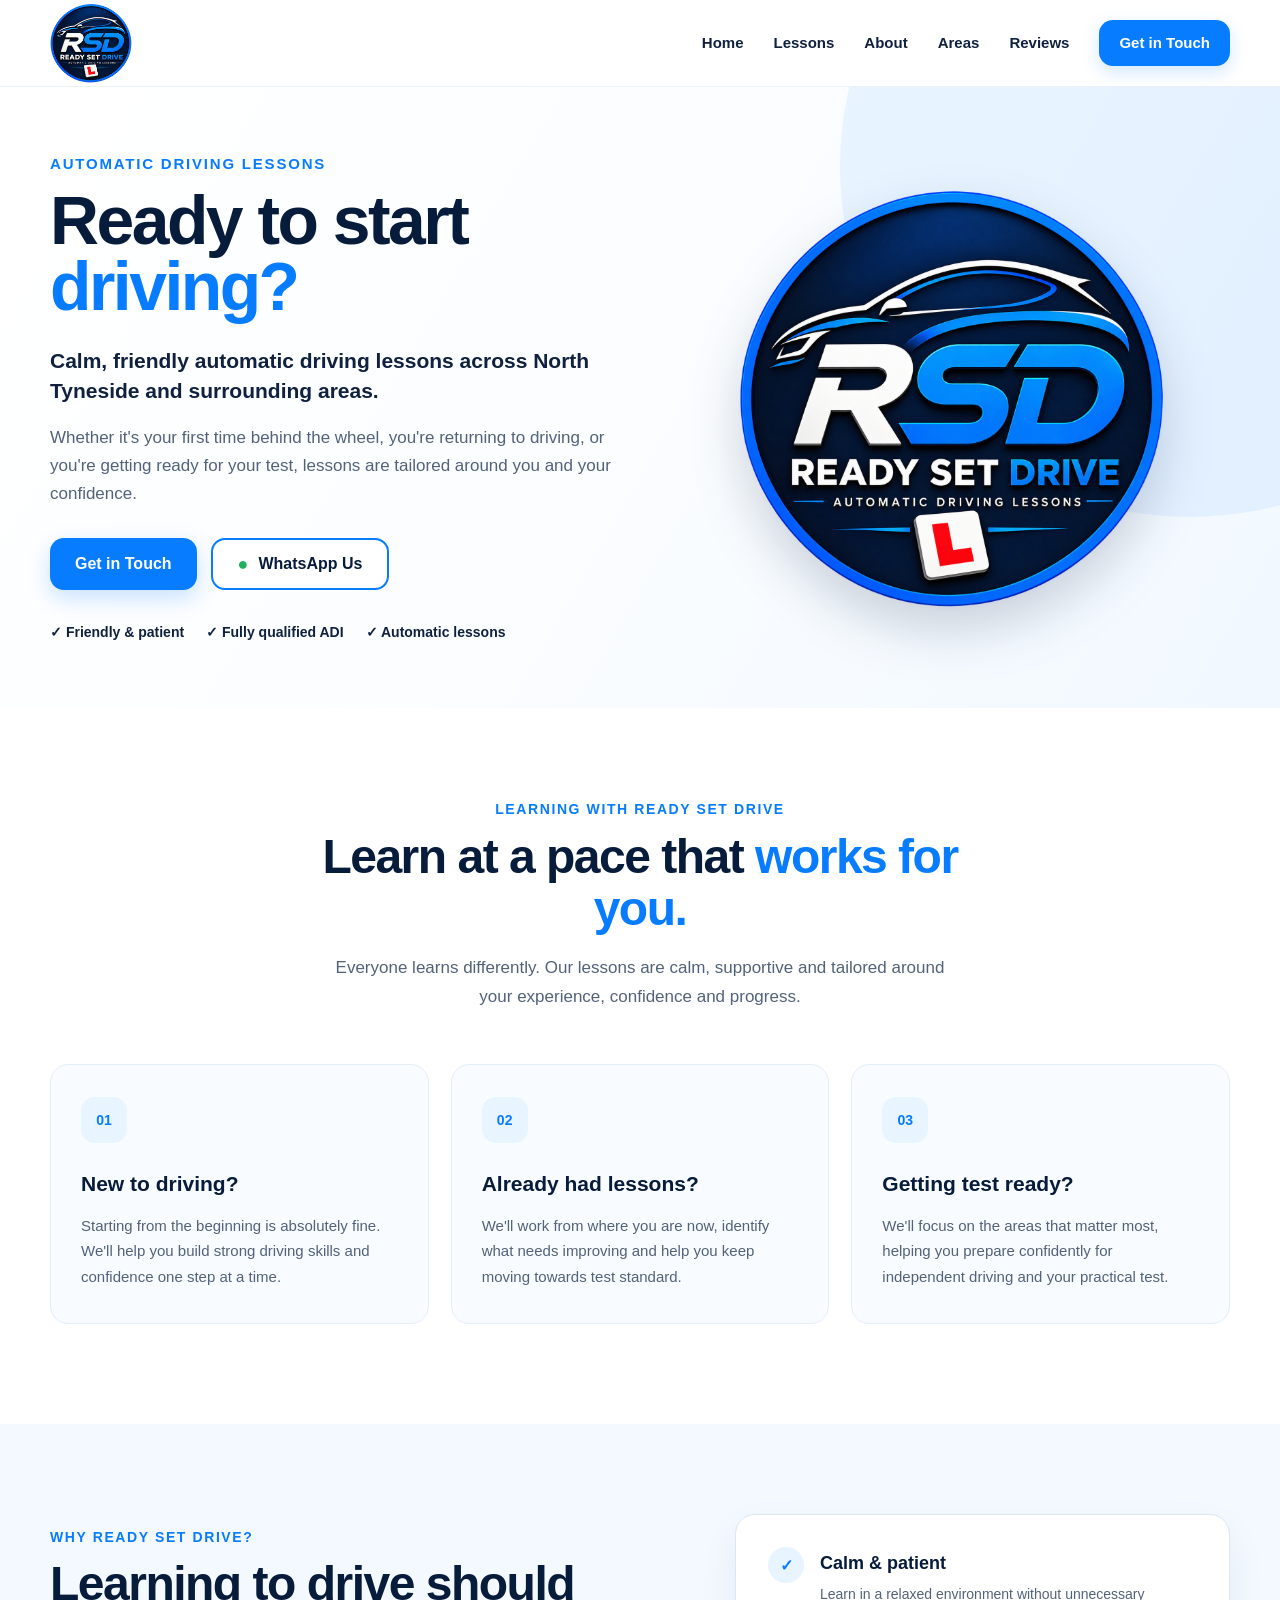
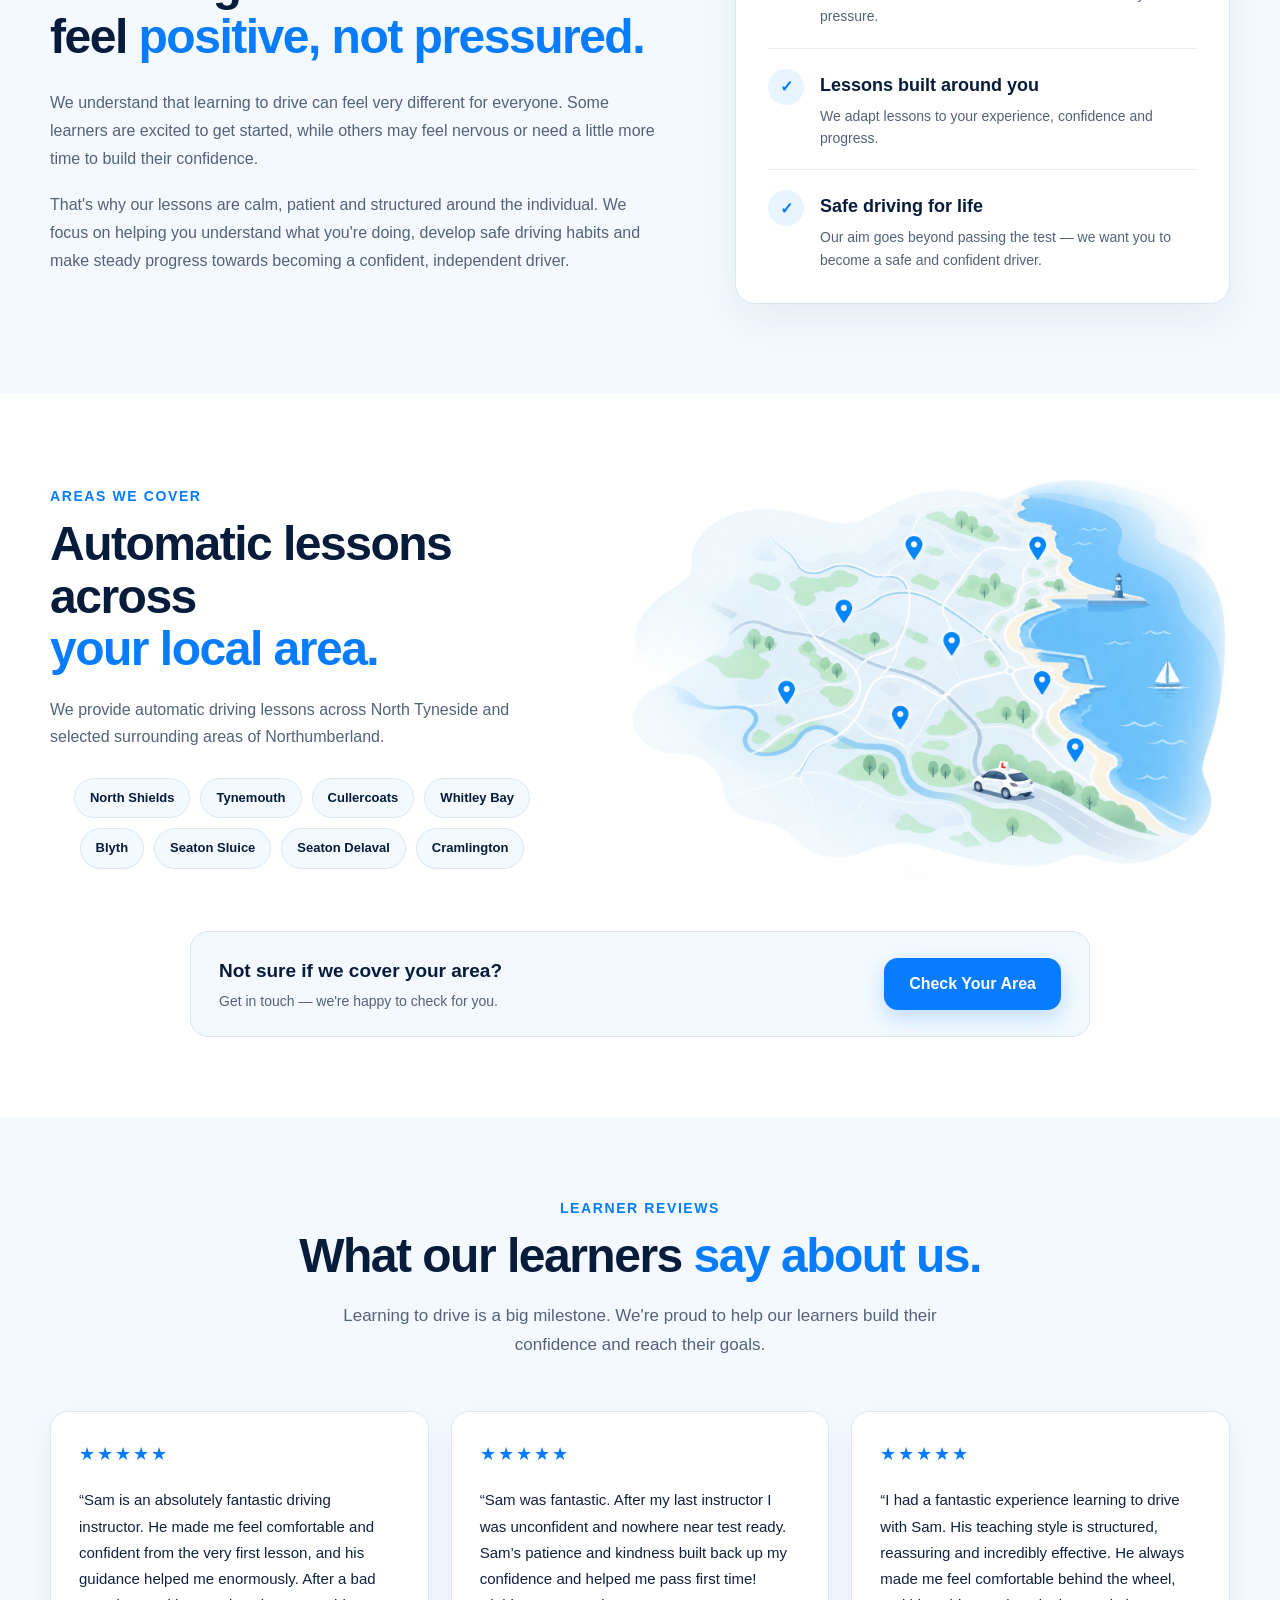
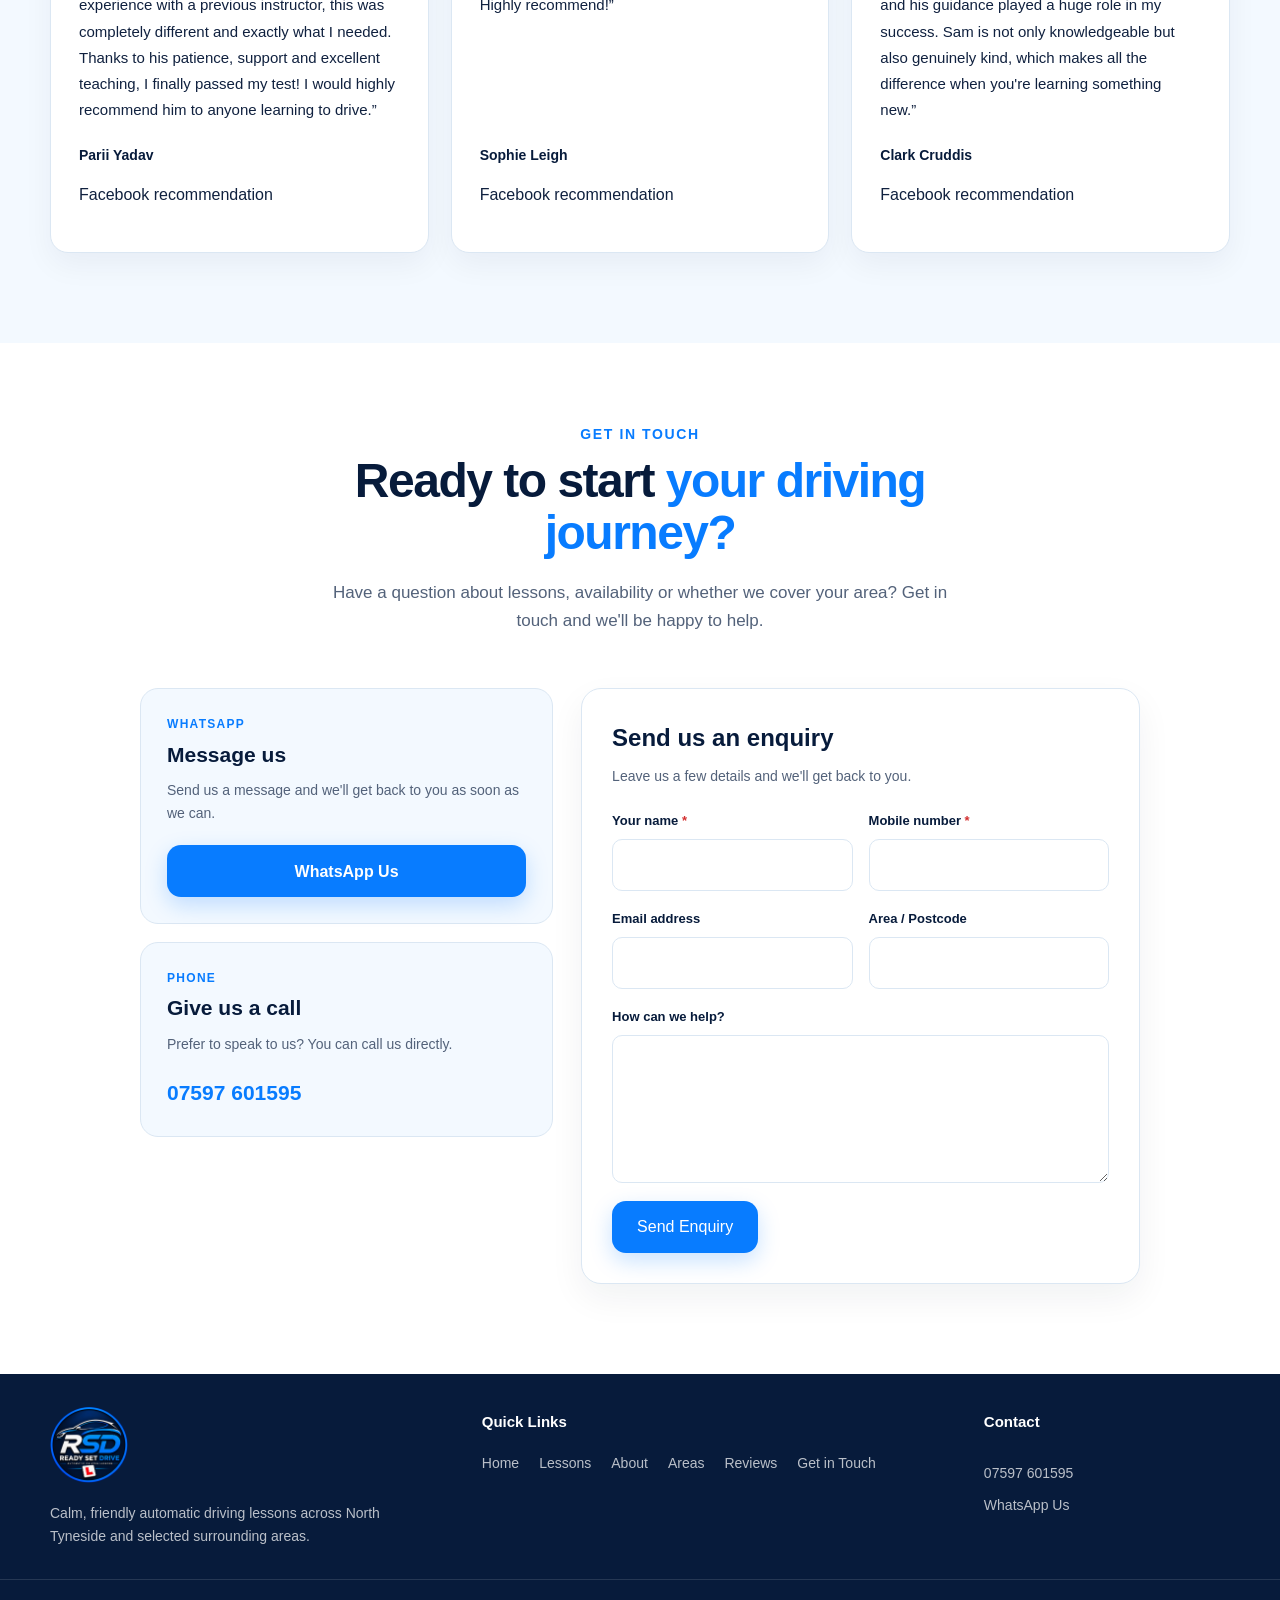
==== index.html @ f58676e4 "feat: improve contact enquiry form" ====
<!DOCTYPE html>
<html lang="en">
<head>
  <meta charset="UTF-8">
  <meta name="viewport" content="width=device-width, initial-scale=1.0">

  <title>Ready Set Drive | Automatic Driving Lessons</title>

  <meta
    name="description"
    content="Calm, friendly and professional automatic driving lessons across North Tyneside and Newcastle."
  >

  <link rel="stylesheet" href="css/style.css">
</head>

<body>

  <!-- ========================================
       HEADER
  ========================================= -->
  <header class="site-header">
    <div class="container header-inner">

      <a href="#home" class="logo-link" aria-label="Ready Set Drive home">
        <img
          src="images/ReadySetDriveWebLogo.png"
          alt="Ready Set Drive"
          class="site-logo"
        >
      </a>

      <button
        class="mobile-menu-toggle"
        type="button"
        aria-label="Open navigation menu"
        aria-expanded="false"
        >
        <span></span>
        <span></span>
        <span></span>
      </button>

      <nav class="main-nav" aria-label="Main navigation">
        <a href="#home">Home</a>
        <a href="#lessons">Lessons</a>
        <a href="#about">About</a>
        <a href="#areas">Areas</a>
        <a href="#reviews">Reviews</a>
        <a href="#contact" class="nav-contact">Get in Touch</a>
      </nav>

    </div>
  </header>


  <!-- ========================================
       HERO
  ========================================= -->
  <main>

    <section id="home" class="hero">

      <div class="container hero-inner">

        <div class="hero-content">

            <p class="hero-eyebrow">
                Automatic Driving Lessons
            </p>

            <h1>
                Ready to start
                <span>driving?</span>
            </h1>

            <p class="hero-intro">
                Calm, friendly automatic driving lessons across
                North Tyneside and surrounding areas.
            </p>

            <p class="hero-description">
                Whether it's your first time behind the wheel, you're returning
                to driving, or you're getting ready for your test, lessons are
                tailored around you and your confidence.
            </p>

            <div class="hero-actions">

                <a href="#contact" class="btn btn-primary">
                Get in Touch
                </a>

                <a href="#contact" class="btn btn-whatsapp">
                <span class="whatsapp-icon">●</span>
                WhatsApp Us
                </a>

            </div>

            <div class="hero-features">
                <span>✓ Friendly &amp; patient</span>
                <span>✓ Fully qualified ADI</span>
                <span>✓ Automatic lessons</span>
            </div>

        </div>


        <div class="hero-visual" aria-hidden="true">

            <div class="logo-glow"></div>

            <!--
            <div class="road-swoosh road-swoosh-one"></div>
            <div class="road-swoosh road-swoosh-two"></div>
            -->

            <div class="hero-brand">
                <img
                src="images/ReadySetDriveWebLogo.png"
                alt=""
                >
            </div>

        </div>

      </div>

    </section>

    <!-- ========================================
            LEARNING WITH READY SET DRIVE
        ========================================= -->

        <section id="lessons" class="learning-section">

        <div class="container">

            <div class="section-heading">
            <p class="section-eyebrow">Learning with Ready Set Drive</p>

            <h2>
                Learn at a pace that
                <span>works for you.</span>
            </h2>

            <p>
                Everyone learns differently. Our lessons are calm, supportive
                and tailored around your experience, confidence and progress.
            </p>
            </div>


            <div class="learning-grid">

            <article class="learning-card">
                <div class="learning-icon">01</div>

                <h3>New to driving?</h3>

                <p>
                Starting from the beginning is absolutely fine. We'll help
                you build strong driving skills and confidence one step at
                a time.
                </p>
            </article>


            <article class="learning-card">
                <div class="learning-icon">02</div>

                <h3>Already had lessons?</h3>

                <p>
                We'll work from where you are now, identify what needs
                improving and help you keep moving towards test standard.
                </p>
            </article>


            <article class="learning-card">
                <div class="learning-icon">03</div>

                <h3>Getting test ready?</h3>

                <p>
                We'll focus on the areas that matter most, helping you
                prepare confidently for independent driving and your
                practical test.
                </p>
            </article>

            </div>

        </div>

    </section>

    <!-- ========================================
            ABOUT READY SET DRIVE
        ========================================= -->

        <section id="about" class="about-section">

        <div class="container about-inner">

            <div class="about-content">

            <p class="section-eyebrow">
                Why Ready Set Drive?
            </p>

            <h2>
                Learning to drive should feel
                <span>positive, not pressured.</span>
            </h2>

            <p>
                We understand that learning to drive can feel very different
                for everyone. Some learners are excited to get started, while
                others may feel nervous or need a little more time to build
                their confidence.
            </p>

            <p>
                That's why our lessons are calm, patient and structured around
                the individual. We focus on helping you understand what you're
                doing, develop safe driving habits and make steady progress
                towards becoming a confident, independent driver.
            </p>

            </div>


            <div class="about-highlights">

            <div class="about-highlight">
                <span class="highlight-mark">✓</span>

                <div>
                <h3>Calm &amp; patient</h3>
                <p>
                    Learn in a relaxed environment without unnecessary pressure.
                </p>
                </div>
            </div>


            <div class="about-highlight">
                <span class="highlight-mark">✓</span>

                <div>
                <h3>Lessons built around you</h3>
                <p>
                    We adapt lessons to your experience, confidence and progress.
                </p>
                </div>
            </div>


            <div class="about-highlight">
                <span class="highlight-mark">✓</span>

                <div>
                <h3>Safe driving for life</h3>
                <p>
                    Our aim goes beyond passing the test — we want you to become
                    a safe and confident driver.
                </p>
                </div>
            </div>

            </div>

        </div>

    </section>

    <!-- ========================================
            AREAS WE COVER
        ========================================= -->

        <section id="areas" class="areas-section">

        <div class="container">

            <div class="areas-main">

            <div class="areas-content">

                <p class="section-eyebrow">
                Areas We Cover
                </p>

                <h2>
                Automatic lessons across
                <span>your local area.</span>
                </h2>

                <p class="areas-intro">
                We provide automatic driving lessons across North Tyneside
                and selected surrounding areas of Northumberland.
                </p>

                <div class="areas-list" aria-label="Areas covered">
                <span>North Shields</span>
                <span>Tynemouth</span>
                <span>Cullercoats</span>
                <span>Whitley Bay</span>
                <span>Blyth</span>
                <span>Seaton Sluice</span>
                <span>Seaton Delaval</span>
                <span>Cramlington</span>
                </div>

            </div>


            <div class="areas-visual">
                <img
                src="images/AreasMap.png"
                alt="Illustration showing the local areas covered by Ready Set Drive"
                >
            </div>

            </div>


            <div class="areas-check">

            <div class="areas-check-text">
                <h3>Not sure if we cover your area?</h3>

                <p>
                Get in touch — we're happy to check for you.
                </p>
            </div>

            <a href="#contact" class="btn btn-primary">
                Check Your Area
            </a>

            </div>

        </div>

    </section>

    <!-- ========================================
            REVIEWS
        ========================================= -->

        <section id="reviews" class="reviews-section">

        <div class="container">

            <div class="section-heading">

            <p class="section-eyebrow">
                Learner Reviews
            </p>

            <h2>
                What our learners
                <span>say about us.</span>
            </h2>

            <p>
                Learning to drive is a big milestone. We're proud to help
                our learners build their confidence and reach their goals.
            </p>

            </div>


            <div class="reviews-grid">

                <article class="review-card">
                    <div class="review-stars" aria-label="5 out of 5 stars">★★★★★</div>

                    <p class="review-text">
                    “Sam is an absolutely fantastic driving instructor. He made me feel
                    comfortable and confident from the very first lesson, and his guidance
                    helped me enormously. After a bad experience with a previous instructor,
                    this was completely different and exactly what I needed. Thanks to his
                    patience, support and excellent teaching, I finally passed my test!
                    I would highly recommend him to anyone learning to drive.”
                    </p>

                    <p class="review-name">Parii Yadav</p>
                    <p class="review-source">Facebook recommendation</p>
                </article>

                <article class="review-card">
                    <div class="review-stars" aria-label="5 out of 5 stars">★★★★★</div>

                    <p class="review-text">
                    “Sam was fantastic. After my last instructor I was unconfident and
                    nowhere near test ready. Sam’s patience and kindness built back up my
                    confidence and helped me pass first time! Highly recommend!”
                    </p>

                    <p class="review-name">Sophie Leigh</p>
                    <p class="review-source">Facebook recommendation</p>
                </article>

                <article class="review-card">
                    <div class="review-stars" aria-label="5 out of 5 stars">★★★★★</div>

                    <p class="review-text">
                    “I had a fantastic experience learning to drive with Sam. His teaching
                    style is structured, reassuring and incredibly effective. He always made
                    me feel comfortable behind the wheel, and his guidance played a huge role
                    in my success. Sam is not only knowledgeable but also genuinely kind,
                    which makes all the difference when you're learning something new.”
                    </p>

                    <p class="review-name">Clark Cruddis</p>
                    <p class="review-source">Facebook recommendation</p>
                </article>

            </div>

    </section>

    <!-- ========================================
            CONTACT
        ========================================= -->

    <section id="contact" class="contact-section">
        <div class="container">

            <div class="section-heading">
            <p class="section-eyebrow">Get in Touch</p>

            <h2>
                Ready to start
                <span>your driving journey?</span>
            </h2>

            <p>
                Have a question about lessons, availability or whether we cover
                your area? Get in touch and we'll be happy to help.
            </p>
            </div>

            <div class="contact-grid">

            <!-- Contact options -->
            <div class="contact-options">

                <div class="contact-card contact-whatsapp">
                <div>
                    <p class="contact-label">WhatsApp</p>
                    <h3>Message us</h3>
                    <p>
                    Send us a message and we'll get back to you as soon as we can.
                    </p>
                </div>

                <a
                    href="https://wa.me/447597601595?text=Hi%2C%20I%27m%20interested%20in%20automatic%20driving%20lessons%20with%20Ready%20Set%20Drive.%20Could%20you%20please%20let%20me%20know%20about%20availability%3F"
                    class="btn btn-primary"
                    target="_blank"
                    rel="noopener"
                >
                    WhatsApp Us
                </a>
                </div>

                <div class="contact-card">
                <div>
                    <p class="contact-label">Phone</p>
                    <h3>Give us a call</h3>
                    <p>
                    Prefer to speak to us? You can call us directly.
                    </p>
                </div>

                <a href="tel:+447597601595" class="contact-phone">
                    07597 601595
                </a>
                </div>

            </div>

            <!-- Enquiry form -->
            <div class="contact-form-wrap">

                <h3>Send us an enquiry</h3>

                <p class="contact-form-intro">
                Leave us a few details and we'll get back to you.
                </p>

                <form class="contact-form">

                <div class="form-row">

                    <div class="form-field">
                    <label for="contact-name">
                        Your name <span class="required">*</span>
                    </label>
                    <input
                        type="text"
                        id="contact-name"
                        name="name"
                        autocomplete="name"
                        required
                    >
                    </div>

                    <div class="form-field">
                    <label for="contact-phone">
                        Mobile number <span class="required">*</span>
                    </label>
                    <input
                        type="tel"
                        id="contact-phone"
                        name="phone"
                        autocomplete="tel"
                        required
                    >
                    </div>

                </div>

                <div class="form-row">

                    <div class="form-field">
                        <label for="contact-email">Email address</label>
                        <input
                            type="email"
                            id="contact-email"
                            name="email"
                            autocomplete="email"
                        >
                    </div>

                    <div class="form-field">
                        <label for="contact-area">Area / Postcode</label>
                        <input
                            type="text"
                            id="contact-area"
                            name="area"
                            autocomplete="postal-code"
                        >
                    </div>

                </div>

                <div class="form-field">
                    <label for="contact-message">How can we help?</label>
                    <textarea
                    id="contact-message"
                    name="message"
                    rows="5"
                    ></textarea>
                </div>

                <button type="submit" class="btn btn-primary contact-submit">
                    Send Enquiry
                </button>

                </form>

            </div>

            </div>

        </div>
    </section>

    <!-- ========================================
            CONTACT
        ========================================= -->

    <footer class="site-footer">

        <div class="container footer-main">

            <div class="footer-brand">

            <a href="#home" class="footer-logo-link" aria-label="Ready Set Drive home">
                <img
                src="images/ReadySetDriveWebLogo.png"
                alt="Ready Set Drive"
                class="footer-logo"
                >
            </a>

            <p class="footer-description">
                Calm, friendly automatic driving lessons across North Tyneside
                and selected surrounding areas.
            </p>

            </div>


            <div class="footer-links">

            <h3>Quick Links</h3>

            <nav aria-label="Footer navigation">
                <a href="#home">Home</a>
                <a href="#lessons">Lessons</a>
                <a href="#about">About</a>
                <a href="#areas">Areas</a>
                <a href="#reviews">Reviews</a>
                <a href="#contact">Get in Touch</a>
            </nav>

            </div>


            <div class="footer-contact">

            <h3>Contact</h3>

            <a href="tel:+447597601595">
                07597 601595
            </a>

            <a
                href="https://wa.me/447597601595?text=Hi%2C%20I%27m%20interested%20in%20automatic%20driving%20lessons%20with%20Ready%20Set%20Drive.%20Could%20you%20please%20let%20me%20know%20about%20availability%3F"
                target="_blank"
                rel="noopener"
            >
                WhatsApp Us
            </a>

            </div>

        </div>


        <div class="footer-bottom">

            <div class="container footer-bottom-inner">

            <p>
                &copy; 2026 Ready Set Drive. All rights reserved.
            </p>

            <div class="footer-legal">
                <a href="privacy.html">Privacy</a>
                <a href="terms.html">Terms</a>
            </div>

            </div>

        </div>

    </footer>

  </main>


  <script src="js/main.js"></script>

</body>
</html>
---- css/style.css ----
/* ========================================
   READY SET DRIVE WEBSITE
   Version 1
======================================== */

:root {
  --rsd-blue: #087cff;
  --rsd-blue-dark: #006be6;
  --rsd-navy: #071b3b;
  --rsd-text: #10213f;
  --rsd-muted: #53627a;
  --rsd-light-blue: #f3f9ff;
  --rsd-border: #dbe7f3;
  --white: #ffffff;
}


/* ========================================
   RESET / BASE
======================================== */

* {
  box-sizing: border-box;
}

html {
  scroll-behavior: smooth;
}

section {
  scroll-margin-top: 100px;
}

body {
  margin: 0;
  font-family: Arial, Helvetica, sans-serif;
  color: var(--rsd-text);
  background: var(--white);
  line-height: 1.6;
}

img {
  display: block;
  max-width: 100%;
}

a {
  color: inherit;
  text-decoration: none;
}

.container {
  width: min(1180px, calc(100% - 40px));
  margin: 0 auto;
}


/* ========================================
   HEADER
======================================== */

.site-header {
  position: sticky;
  top: 0;
  z-index: 20;
  background: rgba(255, 255, 255, 0.97);
  border-bottom: 1px solid #edf2f7;
}

.header-inner {
  min-height: 86px;
  display: flex;
  align-items: center;
  justify-content: space-between;
}

.logo-link {
  display: flex;
  align-items: center;
}

.site-logo {
  width: 82px;
  height: 82px;
  object-fit: contain;
}

.main-nav {
  display: flex;
  align-items: center;
  gap: 30px;
  font-size: 15px;
  font-weight: 700;
}

.main-nav a {
  transition: color 0.2s ease;
}

.main-nav a:hover {
  color: var(--rsd-blue);
}

.nav-contact {
  padding: 11px 20px;
  border-radius: 14px;
  background: var(--rsd-blue);
  color: var(--white) !important;
  box-shadow: 0 6px 18px rgba(8, 124, 255, 0.18);
}


/* ========================================
   HERO
======================================== */

.hero {
  position: relative;
  overflow: hidden;
  background:
    linear-gradient(
      120deg,
      #ffffff 0%,
      #fbfdff 48%,
      #f1f8ff 100%
    );
}

.hero::before {
  content: "";
  position: absolute;
  width: 700px;
  height: 700px;
  right: -260px;
  top: -270px;
  border-radius: 50%;
  background: rgba(8, 124, 255, 0.07);
}

.hero-inner {
  position: relative;
  z-index: 2;

  min-height: 600px;

  display: grid;
  grid-template-columns: 1fr 0.95fr;
  align-items: center;
  gap: 40px;

  padding-top: 65px;
  padding-bottom: 65px;
}


/* ========================================
   HERO CONTENT
======================================== */

.hero-content {
  position: relative;
  z-index: 5;
  max-width: 650px;
}

.hero-eyebrow {
  margin: 0 0 12px;

  color: var(--rsd-blue);

  font-size: 15px;
  font-weight: 800;
  text-transform: uppercase;
  letter-spacing: 1.8px;
}

.hero h1 {
  margin: 0;

  color: var(--rsd-navy);

  font-size: clamp(48px, 5.3vw, 72px);
  line-height: 0.98;
  letter-spacing: -2.5px;
}

.hero h1 span {
  display: block;
  color: var(--rsd-blue);
}

.hero-intro {
  max-width: 620px;
  margin: 25px 0 0;

  color: var(--rsd-text);

  font-size: 21px;
  line-height: 1.45;
  font-weight: 700;
}

.hero-description {
  max-width: 580px;
  margin: 17px 0 0;

  color: var(--rsd-muted);

  font-size: 17px;
  line-height: 1.65;
}


/* ========================================
   HERO BUTTONS
======================================== */

.hero-actions {
  display: flex;
  flex-wrap: wrap;
  gap: 14px;

  margin-top: 30px;
}

.btn {
  min-height: 52px;
  padding: 0 25px;

  display: inline-flex;
  align-items: center;
  justify-content: center;
  gap: 10px;

  border-radius: 14px;

  font-weight: 700;

  transition:
    transform 0.2s ease,
    box-shadow 0.2s ease;
}

.btn:hover {
  transform: translateY(-2px);
}

.btn-primary {
  color: var(--white);
  background: var(--rsd-blue);

  box-shadow:
    0 8px 22px rgba(8, 124, 255, 0.22);
}

.btn-whatsapp {
  color: var(--rsd-navy);
  background: var(--white);

  border: 2px solid var(--rsd-blue);
}

.whatsapp-icon {
  color: #20b15a;
  font-size: 18px;
}


/* ========================================
   HERO FEATURES
======================================== */

.hero-features {
  display: flex;
  flex-wrap: wrap;
  gap: 22px;

  margin-top: 31px;

  color: var(--rsd-text);

  font-size: 14px;
  font-weight: 700;
}


/* ========================================
   HERO VISUAL
======================================== */

.hero-visual {
  position: relative;

  height: 470px;

  display: flex;
  align-items: center;
  justify-content: center;
}

/* ========================================
   HERO BRAND
======================================== */

.hero-brand {
  position: relative;
  z-index: 5;
  width: min(430px, 88%);
}

.hero-brand img {
  width: 100%;
  height: auto;

  filter:
    drop-shadow(0 24px 25px rgba(7, 27, 59, 0.18));
}

.logo-glow {
  position: absolute;

  width: 420px;
  height: 420px;

  border-radius: 50%;

  background:
    radial-gradient(
      circle,
      rgba(8, 124, 255, 0.16) 0%,
      rgba(8, 124, 255, 0.06) 45%,
      transparent 72%
    );

  filter: blur(5px);
}

/* ========================================
   BLUE ROAD / MOTION EFFECT
======================================== */

.road-swoosh {
  position: absolute;

  border-radius: 50%;

  transform: rotate(-12deg);
}

.road-swoosh-one {
  width: 650px;
  height: 190px;

  left: -70px;
  bottom: 25px;

  border-bottom: 24px solid rgba(8, 124, 255, 0.17);
}

.road-swoosh-two {
  width: 600px;
  height: 160px;

  left: -40px;
  bottom: 35px;

  border-bottom: 7px solid rgba(8, 124, 255, 0.55);
}

/* ========================================
   LEARNING SECTION
======================================== */

.learning-section {
  padding: 90px 0 100px;
  background: #ffffff;
}

.section-heading {
  max-width: 700px;
  margin: 0 auto 52px;
  text-align: center;
}

.section-eyebrow {
  margin: 0 0 10px;

  color: var(--rsd-blue);

  font-size: 14px;
  font-weight: 800;
  text-transform: uppercase;
  letter-spacing: 1.6px;
}

.section-heading h2 {
  margin: 0;

  color: var(--rsd-navy);

  font-size: clamp(34px, 4vw, 48px);
  line-height: 1.08;
  letter-spacing: -1.5px;
}

.section-heading h2 span {
  color: var(--rsd-blue);
}

.section-heading > p:last-child {
  max-width: 620px;
  margin: 20px auto 0;

  color: var(--rsd-muted);

  font-size: 17px;
  line-height: 1.7;
}


/* ========================================
   LEARNING CARDS
======================================== */

.learning-grid {
  display: grid;
  grid-template-columns: repeat(3, 1fr);
  gap: 22px;
}

.learning-card {
  padding: 32px 30px 34px;

  background: #f8fbff;

  border: 1px solid #e4eef8;
  border-radius: 18px;
}

.learning-icon {
  width: 46px;
  height: 46px;

  display: flex;
  align-items: center;
  justify-content: center;

  margin-bottom: 24px;

  border-radius: 14px;

  color: var(--rsd-blue);
  background: #e8f4ff;

  font-size: 14px;
  font-weight: 800;
}

.learning-card h3 {
  margin: 0 0 12px;

  color: var(--rsd-navy);

  font-size: 21px;
}

.learning-card p {
  margin: 0;

  color: var(--rsd-muted);

  font-size: 15px;
  line-height: 1.7;
}

/* ========================================
   ABOUT READY SET DRIVE
======================================== */

.about-section {
  padding: 90px 0;
  background: var(--rsd-light-blue);
}

.about-inner {
  display: grid;
  grid-template-columns: 1.1fr 0.9fr;
  align-items: center;
  gap: 80px;
}

.about-content h2 {
  max-width: 620px;
  margin: 0 0 25px;

  color: var(--rsd-navy);

  font-size: clamp(34px, 4vw, 48px);
  line-height: 1.1;
  letter-spacing: -1.5px;
}

.about-content h2 span {
  color: var(--rsd-blue);
}

.about-content > p:not(.section-eyebrow) {
  max-width: 650px;
  margin: 0 0 18px;

  color: var(--rsd-muted);

  font-size: 16px;
  line-height: 1.75;
}


/* ========================================
   ABOUT HIGHLIGHTS
======================================== */

.about-highlights {
  padding: 32px;

  background: var(--white);

  border: 1px solid var(--rsd-border);
  border-radius: 20px;

  box-shadow: 0 16px 40px rgba(7, 27, 59, 0.06);
}

.about-highlight {
  display: flex;
  align-items: flex-start;
  gap: 16px;

  padding: 20px 0;

  border-bottom: 1px solid #e8eef5;
}

.about-highlight:first-child {
  padding-top: 0;
}

.about-highlight:last-child {
  padding-bottom: 0;
  border-bottom: 0;
}

.highlight-mark {
  flex: 0 0 36px;

  width: 36px;
  height: 36px;

  display: flex;
  align-items: center;
  justify-content: center;

  border-radius: 50%;

  color: var(--rsd-blue);
  background: #e8f4ff;

  font-size: 16px;
  font-weight: 800;
}

.about-highlight h3 {
  margin: 2px 0 5px;

  color: var(--rsd-navy);

  font-size: 18px;
}

.about-highlight p {
  margin: 0;

  color: var(--rsd-muted);

  font-size: 14px;
  line-height: 1.6;
}

/* ========================================
   AREAS WE COVER
======================================== */

.areas-section {
  padding: 75px 0;
  background: var(--white);
}

.areas-inner {
  text-align: center;
}

.areas-heading {
  max-width: 700px;
  margin: 0 auto;
}

.areas-heading h2 {
  margin: 0;

  color: var(--rsd-navy);

  font-size: clamp(34px, 4vw, 48px);
  line-height: 1.1;
  letter-spacing: -1.5px;
}

.areas-heading h2 span {
  color: var(--rsd-blue);
}

.areas-heading > p:last-child {
  max-width: 620px;
  margin: 18px auto 0;

  color: var(--rsd-muted);

  font-size: 16px;
  line-height: 1.7;
}


/* ========================================
   AREA LIST
======================================== */

.areas-list {
  max-width: 850px;

  display: flex;
  flex-wrap: wrap;
  justify-content: center;
  gap: 12px;

  margin: 34px auto 0;
}

.areas-list span {
  padding: 10px 17px;

  color: var(--rsd-navy);
  background: var(--rsd-light-blue);

  border: 1px solid var(--rsd-border);
  border-radius: 50px;

  font-size: 14px;
  font-weight: 700;
}

.areas-note {
  margin: 27px 0 0;

  color: var(--rsd-muted);

  font-size: 14px;
}

.areas-note a {
  color: var(--rsd-blue);
  font-weight: 700;
}

.areas-note a:hover {
  text-decoration: underline;
}

/* ========================================
   AREAS WE COVER
======================================== */

.areas-section {
  padding: 80px 0;
  background: var(--white);
}

.areas-main {
  display: grid;
  grid-template-columns: 0.9fr 1.1fr;
  align-items: center;
  gap: 60px;
}


/* ========================================
   AREAS CONTENT
======================================== */

.areas-content h2 {
  max-width: 570px;
  margin: 0;

  color: var(--rsd-navy);

  font-size: clamp(34px, 4vw, 48px);
  line-height: 1.1;
  letter-spacing: -1.5px;
}

.areas-content h2 span {
  display: block;
  color: var(--rsd-blue);
}

.areas-intro {
  max-width: 560px;
  margin: 20px 0 0;

  color: var(--rsd-muted);

  font-size: 16px;
  line-height: 1.7;
}


/* ========================================
   AREA LIST
======================================== */

.areas-list {
  display: flex;
  flex-wrap: wrap;
  gap: 10px;

  margin-top: 27px;
}

.areas-list span {
  padding: 9px 15px;

  color: var(--rsd-navy);
  background: var(--rsd-light-blue);

  border: 1px solid var(--rsd-border);
  border-radius: 50px;

  font-size: 13px;
  font-weight: 700;
}


/* ========================================
   AREAS ILLUSTRATION
======================================== */

.areas-visual {
  display: flex;
  align-items: center;
  justify-content: center;
}

.areas-visual img {
  width: 100%;
  max-width: 610px;
  height: auto;
}


/* ========================================
   CHECK YOUR AREA
======================================== */

.areas-check {
  max-width: 900px;

  display: flex;
  align-items: center;
  justify-content: space-between;
  gap: 30px;

  margin: 50px auto 0;
  padding: 24px 28px;

  background: var(--rsd-light-blue);

  border: 1px solid var(--rsd-border);
  border-radius: 18px;
}

.areas-check h3 {
  margin: 0 0 4px;

  color: var(--rsd-navy);

  font-size: 19px;
}

.areas-check p {
  margin: 0;

  color: var(--rsd-muted);

  font-size: 14px;
}

/* ========================================
   REVIEWS
======================================== */

.reviews-section {
  padding: 80px 0 90px;
  background: var(--rsd-light-blue);
}

.reviews-grid {
  display: grid;
  grid-template-columns: repeat(3, 1fr);
  gap: 22px;
}

.review-card {
  display: flex;
  flex-direction: column;
  padding: 28px;

  background: var(--white);

  border: 1px solid var(--rsd-border);
  border-radius: 18px;

  box-shadow: 0 12px 30px rgba(7, 27, 59, 0.05);
}

.review-stars {
  margin-bottom: 18px;

  color: var(--rsd-blue);

  font-size: 18px;
  letter-spacing: 2px;
}

.review-text {
  margin: 0;

  color: var(--rsd-text);

  font-size: 15px;
  line-height: 1.75;
}

.review-name {
  margin: auto 0 0;
  padding-top: 20px;

  color: var(--rsd-navy);

  font-size: 14px;
  font-weight: 800;
}

/* =========================================
   CONTACT
========================================= */

.contact-section {
  padding: 80px 0 90px;
  background: var(--white);
}

.contact-grid {
  display: grid;
  grid-template-columns: .85fr 1.15fr;
  gap: 28px;
  max-width: 1000px;
  margin: 0 auto;
}

.contact-options {
  display: flex;
  flex-direction: column;
  gap: 18px;
}

.contact-card {
  padding: 26px;
  background: var(--rsd-light-blue);
  border: 1px solid var(--rsd-border);
  border-radius: 18px;
}

.contact-card h3 {
  margin: 3px 0 8px;
  color: var(--rsd-navy);
  font-size: 21px;
}

.contact-card p:not(.contact-label) {
  margin: 0 0 20px;
  color: var(--rsd-muted);
  font-size: 14px;
  line-height: 1.65;
}

.contact-label {
  margin: 0;
  color: var(--rsd-blue);
  font-size: 12px;
  font-weight: 800;
  text-transform: uppercase;
  letter-spacing: 1.3px;
}

.contact-whatsapp .btn {
  width: 100%;
}

.contact-phone {
  display: inline-block;
  color: var(--rsd-blue);
  font-size: 21px;
  font-weight: 800;
}

.contact-phone:hover {
  text-decoration: underline;
}


/* Contact form */

.contact-form-wrap {
  padding: 30px;
  background: var(--white);
  border: 1px solid var(--rsd-border);
  border-radius: 20px;
  box-shadow: 0 14px 35px rgba(7, 27, 59, .06);
}

.contact-form-wrap h3 {
  margin: 0;
  color: var(--rsd-navy);
  font-size: 24px;
}

.contact-form-intro {
  margin: 7px 0 24px;
  color: var(--rsd-muted);
  font-size: 14px;
}

.contact-form {
  display: flex;
  flex-direction: column;
  gap: 18px;
}

.form-row {
  display: grid;
  grid-template-columns: 1fr 1fr;
  gap: 16px;
}

.form-field {
  display: flex;
  flex-direction: column;
  gap: 7px;
}

.form-field label {
  color: var(--rsd-navy);
  font-size: 13px;
  font-weight: 700;
}

.form-field input,
.form-field textarea {
  width: 100%;
  padding: 13px 14px;
  color: var(--rsd-text);
  background: #ffffff;
  border: 1px solid var(--rsd-border);
  border-radius: 10px;
  font: inherit;
  font-size: 15px;
}

.form-field textarea {
  resize: vertical;
  min-height: 120px;
}

.form-field input:focus,
.form-field textarea:focus {
  outline: none;
  border-color: var(--rsd-blue);
  box-shadow: 0 0 0 3px rgba(8, 124, 255, .10);
}

.contact-submit {
  align-self: flex-start;
  border: 0;
  cursor: pointer;
  font: inherit;
}

.required {
    color: #d32f2f;
    font-weight: 700;
}

/* =========================================
   FOOTER
   ========================================= */

.site-footer {
  color: #ffffff;
  background: var(--rsd-navy);
}

.footer-main {
  display: grid;
  grid-template-columns: 1.1fr 1.3fr .7fr;
  align-items: start;
  gap: 45px;
  padding-top: 32px;
  padding-bottom: 30px;
}

.footer-logo {
  width: 78px;
  height: 78px;
  object-fit: contain;
}

.footer-description {
  max-width: 340px;
  margin: 18px 0 0;
  color: rgba(255, 255, 255, .72);
  font-size: 14px;
  line-height: 1.7;
}

.footer-links h3,
.footer-contact h3 {
  margin: 4px 0 18px;
  color: #ffffff;
  font-size: 15px;
}

.footer-links nav,
.footer-contact {
  display: flex;
  flex-direction: column;
  align-items: flex-start;
}

.footer-links nav {
  flex-direction: row;
  flex-wrap: wrap;
  gap: 10px 20px;
}

.footer-contact {
  gap: 10px;
}

.footer-links a,
.footer-contact a {
  color: rgba(255, 255, 255, .72);
  font-size: 14px;
  transition: color .2s ease;
}

.footer-links a:hover,
.footer-contact a:hover,
.footer-legal a:hover {
  color: var(--rsd-blue);
}


/* Footer bottom */

.footer-bottom {
  border-top: 1px solid rgba(255, 255, 255, .12);
}

.footer-bottom-inner {
  min-height: 52px;
  display: flex;
  align-items: center;
  justify-content: space-between;
  gap: 25px;
}

.footer-bottom p {
  margin: 0;
  color: rgba(255, 255, 255, .55);
  font-size: 12px;
}

.footer-legal {
  display: flex;
  gap: 20px;
}

.footer-legal a {
  color: rgba(255, 255, 255, .55);
  font-size: 12px;
  transition: color .2s ease;
}

/* Mobile menu button */

.mobile-menu-toggle {
  display: none;
}

/* ========================================
   MOBILE
======================================== */

@media (max-width: 800px) {

  .container {
    width: min(100% - 28px, 1180px);
  }

  .header-inner {
    min-height: 76px;
  }

  .site-logo {
    width: 64px;
    height: 64px;
  }

  .header-inner {
    position: relative;
  }

  .mobile-menu-toggle {
    width: 42px;
    height: 42px;

    display: flex;
    flex-direction: column;
    align-items: center;
    justify-content: center;
    gap: 5px;

    margin-left: auto;
    padding: 0;

    background: transparent;
    border: 0;
    cursor: pointer;
  }

  .mobile-menu-toggle span {
    width: 23px;
    height: 2px;

    display: block;

    background: var(--rsd-navy);
    border-radius: 2px;
  }

  .main-nav {
    position: absolute;
    top: calc(100% + 1px);
    left: 0;
    right: 0;

    display: none;
    flex-direction: column;
    align-items: stretch;
    gap: 0;

    padding: 10px;

    background: var(--white);
    border: 1px solid var(--rsd-border);
    border-radius: 0 0 14px 14px;

    box-shadow: 0 12px 25px rgba(7, 27, 59, .10);
  }

  .main-nav.mobile-open {
    display: flex;
  }

  .main-nav a {
    display: block;
    padding: 12px 14px;
  }

  .main-nav .nav-contact {
    margin-top: 5px;
    padding: 11px 14px;
    text-align: center;
  }


  /* HERO */

  .hero-inner {
    min-height: auto;

    grid-template-columns: 1fr;
    gap: 20px;

    padding-top: 52px;
    padding-bottom: 40px;
  }

  .hero-content {
    text-align: center;
    margin: 0 auto;
  }

  .hero h1 {
    font-size: clamp(42px, 12vw, 58px);
  }

  .hero-intro {
    font-size: 19px;
  }

  .hero-actions {
    justify-content: center;
  }

  .hero-features {
    justify-content: center;
  }

  .hero-visual {
    height: 300px;
  }

  .hero-brand {
  width: min(300px, 72vw);
}

.logo-glow {
  width: 300px;
  height: 300px;
}

  .road-swoosh-one {
    left: -180px;
  }

  .road-swoosh-two {
    left: -160px;
  }


  /* ========================================
    LEARNING SECTION - MOBILE
    ======================================== */

  .learning-section {
    padding: 65px 0 70px;
  }

  .section-heading {
    margin-bottom: 35px;
  }

  .learning-grid {
    grid-template-columns: 1fr;
    gap: 16px;
  }

  .learning-card {
    padding: 26px 24px 28px;
  }

  /* ========================================
    ABOUT SECTION - MOBILE
    ======================================== */

  .about-section {
    padding: 65px 0;
  }

  .about-inner {
    grid-template-columns: 1fr;
    gap: 35px;
  }

  .about-content {
    text-align: center;
  }

  .about-content h2 {
    margin-left: auto;
    margin-right: auto;
  }

  .about-highlights {
    padding: 25px;
  }

  .about-highlight {
    text-align: left;
  }

  /* ========================================
     AREAS WE COVER - MOBILE
    ======================================== */

  .areas-section {
    padding: 60px 0;
  }

  .areas-main {
    grid-template-columns: 1fr;
    gap: 30px;
  }

  .areas-content {
    text-align: center;
  }

  .areas-content h2 {
    margin-left: auto;
    margin-right: auto;
  }

  .areas-intro {
    margin-left: auto;
    margin-right: auto;
  }

  .areas-list {
    justify-content: center;
  }

  .areas-visual img {
    max-width: 520px;
  }

  .areas-check {
    flex-direction: column;
    gap: 18px;

    margin-top: 30px;
    padding: 22px;

    text-align: center;
  }

  .areas-check .btn {
    width: 100%;
  }

  /* ========================================
     REVIEWS - MOBILE
  ======================================== */

  .reviews-section {
    padding: 60px 0 65px;
  }

  .reviews-grid {
    grid-template-columns: 1fr;
    gap: 16px;
  }

  .review-card {
    padding: 24px;
    text-align: left;
  }

  /* ========================================
     CONTACT- MOBILE
    ======================================== */

  .contact-section {
    padding: 60px 0 65px;
  }

  .contact-grid {
    grid-template-columns: 1fr;
    gap: 20px;
  }

  .contact-form-wrap {
    padding: 24px;
  }

  .form-row {
    grid-template-columns: 1fr;
  }

  .contact-submit {
    width: 100%;
  }

    /* ========================================
     FOOTER - MOBILE
    ======================================== */

  .footer-main {
    grid-template-columns: 1fr;
    gap: 24px;
    padding-top: 30px;
    padding-bottom: 28px;
  }

  .footer-logo {
    width: 72px;
    height: 72px;
  }

  .footer-description {
    max-width: 420px;
    margin-top: 8px;
  }

  .footer-links h3,
  .footer-contact h3 {
    margin-top: 0;
    margin-bottom: 10px;
  }

  .footer-links nav {
    flex-direction: row;
    flex-wrap: wrap;
    gap: 8px 18px;
  }

  .footer-bottom-inner {
    min-height: auto;
    flex-direction: column;
    align-items: flex-start;
    gap: 8px;
    padding-top: 16px;
    padding-bottom: 16px;
  }

}
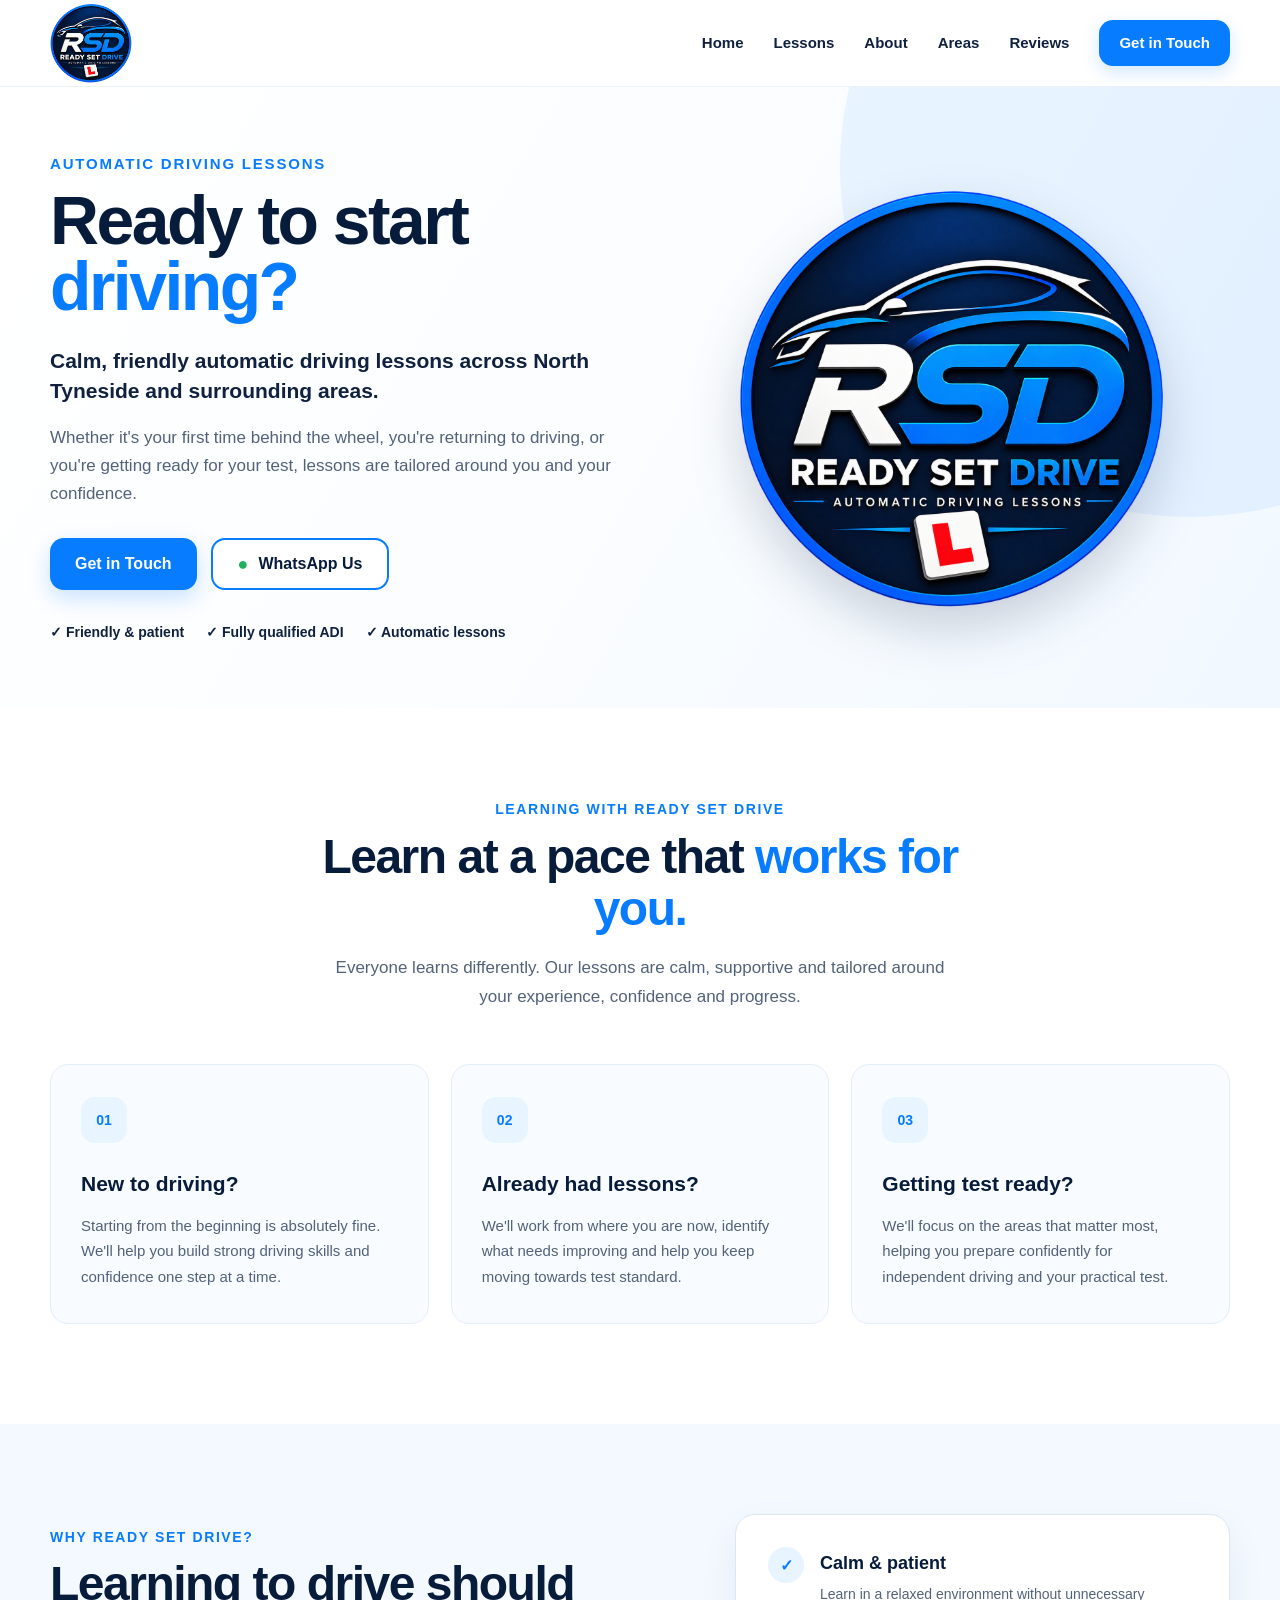
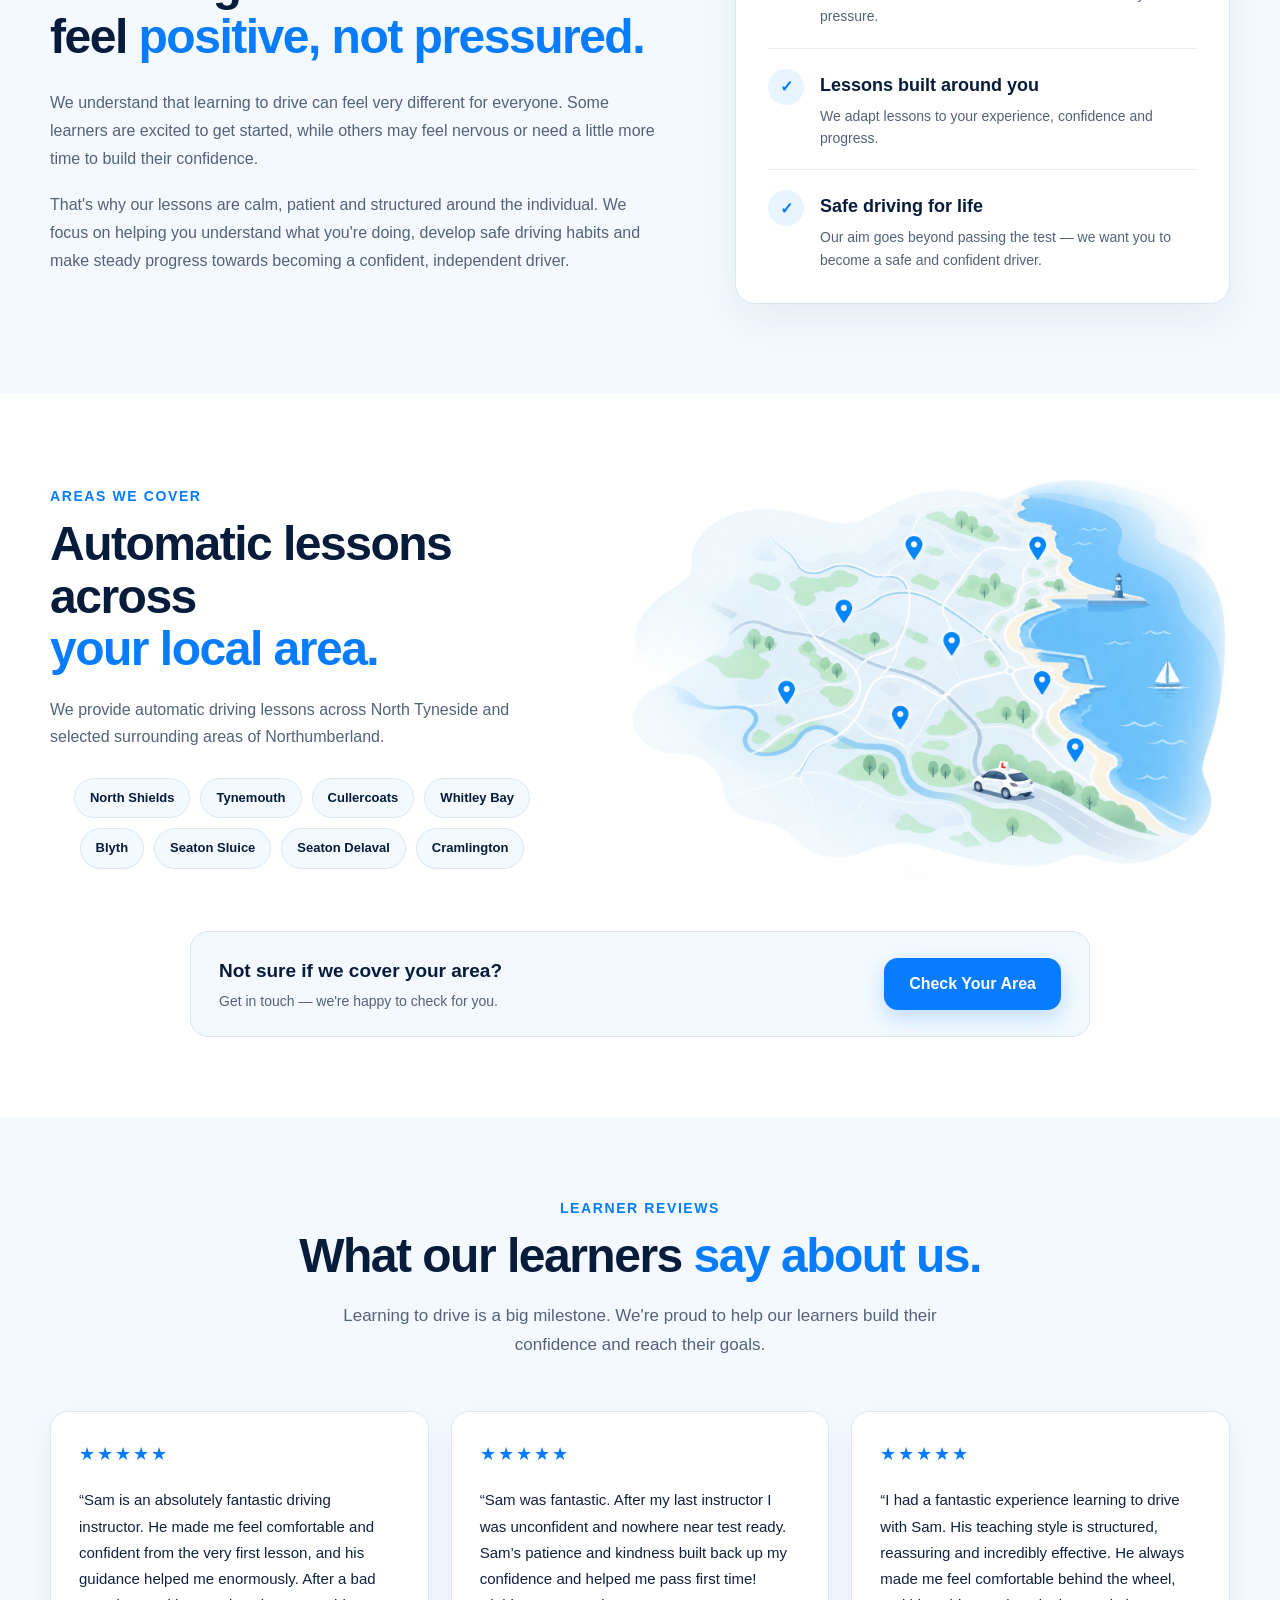
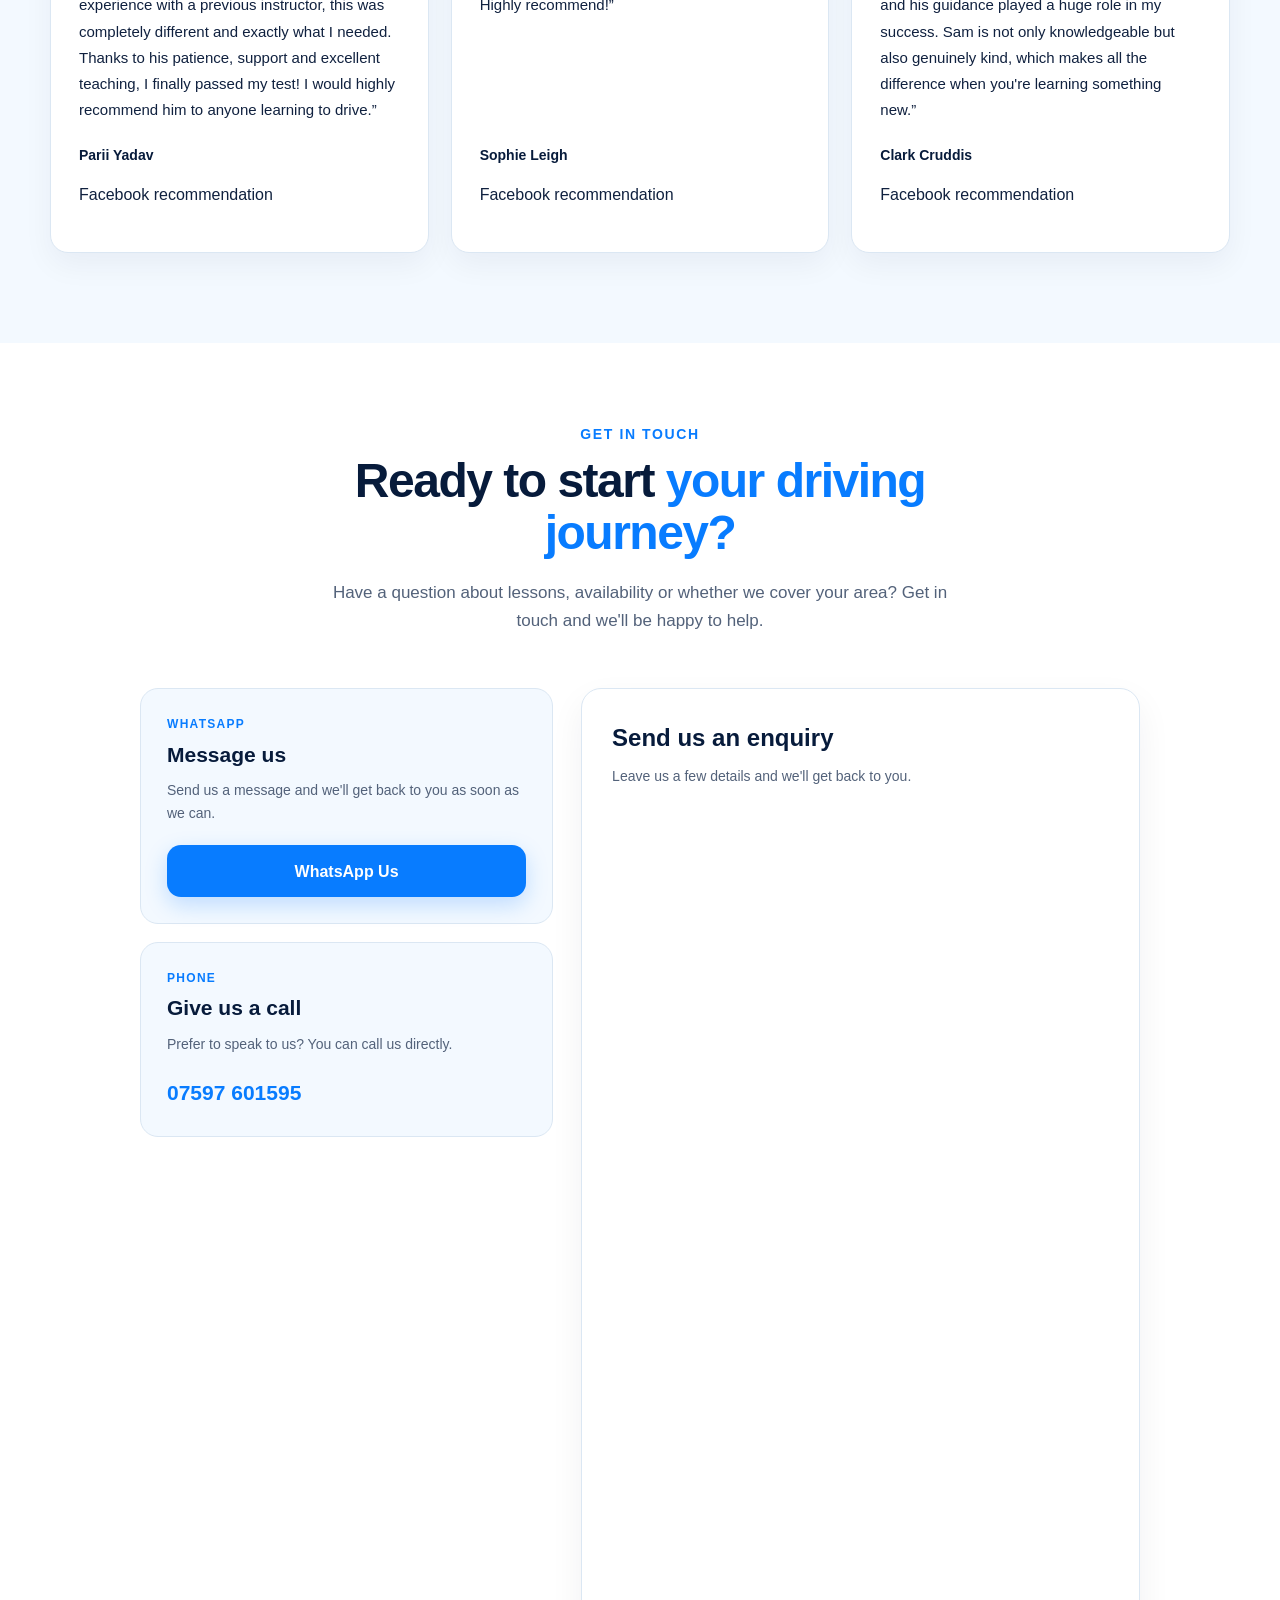
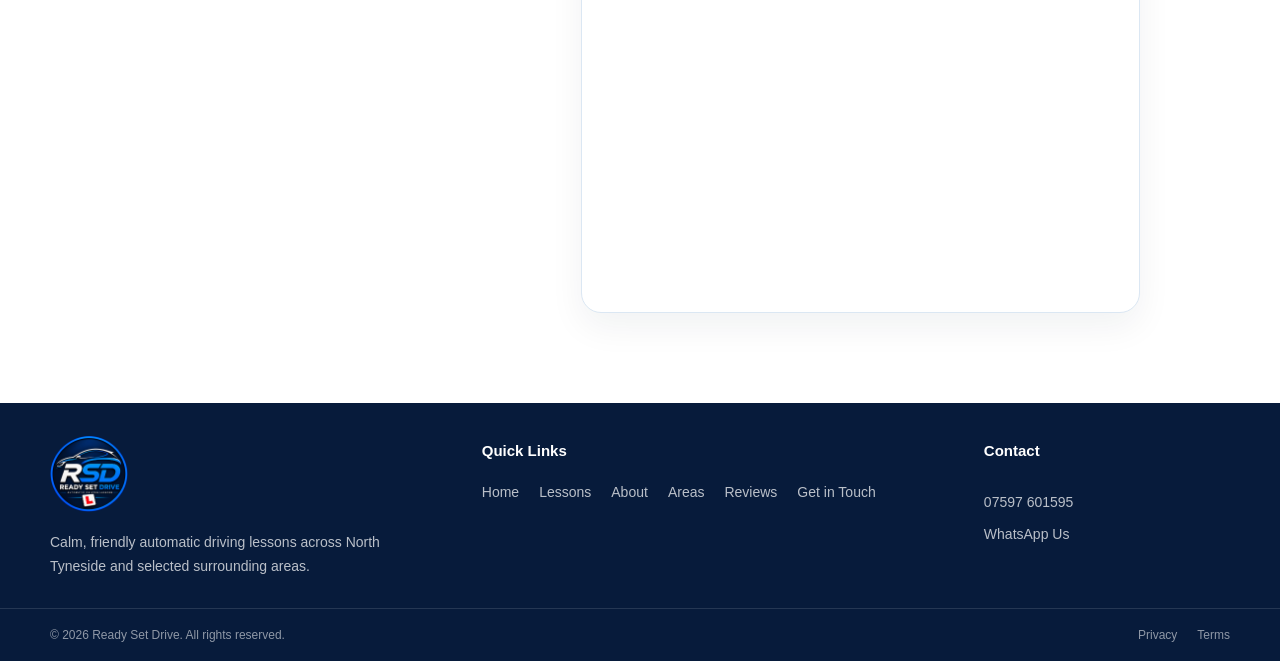
==== commit 69ebebc5: "feat: embed Zoho enquiry form" ====
--- a/index.html
+++ b/index.html
@@ -494,76 +494,57 @@
                 Leave us a few details and we'll get back to you.
                 </p>
 
-                <form class="contact-form">
-
-                <div class="form-row">
-
-                    <div class="form-field">
-                    <label for="contact-name">
-                        Your name <span class="required">*</span>
-                    </label>
-                    <input
-                        type="text"
-                        id="contact-name"
-                        name="name"
-                        autocomplete="name"
-                        required
-                    >
-                    </div>
-
-                    <div class="form-field">
-                    <label for="contact-phone">
-                        Mobile number <span class="required">*</span>
-                    </label>
-                    <input
-                        type="tel"
-                        id="contact-phone"
-                        name="phone"
-                        autocomplete="tel"
-                        required
-                    >
-                    </div>
-
-                </div>
-
-                <div class="form-row">
-
-                    <div class="form-field">
-                        <label for="contact-email">Email address</label>
-                        <input
-                            type="email"
-                            id="contact-email"
-                            name="email"
-                            autocomplete="email"
-                        >
-                    </div>
-
-                    <div class="form-field">
-                        <label for="contact-area">Area / Postcode</label>
-                        <input
-                            type="text"
-                            id="contact-area"
-                            name="area"
-                            autocomplete="postal-code"
-                        >
-                    </div>
-
-                </div>
-
-                <div class="form-field">
-                    <label for="contact-message">How can we help?</label>
-                    <textarea
-                    id="contact-message"
-                    name="message"
-                    rows="5"
-                    ></textarea>
-                </div>
-
-                <button type="submit" class="btn btn-primary contact-submit">
-                    Send Enquiry
-                </button>
-
-                </form>
+                <!-- Zoho Forms enquiry form -->
+                <div id="zf_div_oihq-xZ4Y0hTIV7hF5mc-duhgPW-O_O732K8rbsYmeM"></div>
+
+                <script type="text/javascript">
+                (function() {
+                    try {
+                        var f = document.createElement("iframe");
+
+                        var ifrmSrc = "https://forms.zohopublic.eu/helloreadys1/form/ReadySetDriveWebsiteEnquiry/formperma/oihq-xZ4Y0hTIV7hF5mc-duhgPW-O_O732K8rbsYmeM?zf_rszfm=1";
+
+                        f.src = ifrmSrc;
+                        f.style.border = "none";
+                        f.style.height = "1063px";
+                        f.style.width = "99%";
+                        f.style.transition = "all 0.5s ease";
+                        f.setAttribute("aria-label", "Ready Set Drive Website Enquiry");
+
+                        var d = document.getElementById(
+                            "zf_div_oihq-xZ4Y0hTIV7hF5mc-duhgPW-O_O732K8rbsYmeM"
+                        );
+
+                        d.appendChild(f);
+
+                        window.addEventListener("message", function(event) {
+                            var evntData = event.data;
+
+                            if (evntData && evntData.constructor == String) {
+                                var zf_ifrm_data = evntData.split("|");
+
+                                if (zf_ifrm_data.length == 2 || zf_ifrm_data.length == 3) {
+                                    var zf_perma = zf_ifrm_data[0];
+                                    var zf_ifrm_ht_nw =
+                                        (parseInt(zf_ifrm_data[1], 10) + 15) + "px";
+
+                                    var iframe = d.getElementsByTagName("iframe")[0];
+
+                                    if (
+                                        iframe.src.indexOf("formperma") > 0 &&
+                                        iframe.src.indexOf(zf_perma) > 0
+                                    ) {
+                                        iframe.style.height = zf_ifrm_ht_nw;
+                                    }
+                                }
+                            }
+                        }, false);
+
+                    } catch (e) {
+                        console.error("Unable to load enquiry form.", e);
+                    }
+                })();
+                </script>
 
             </div>
 
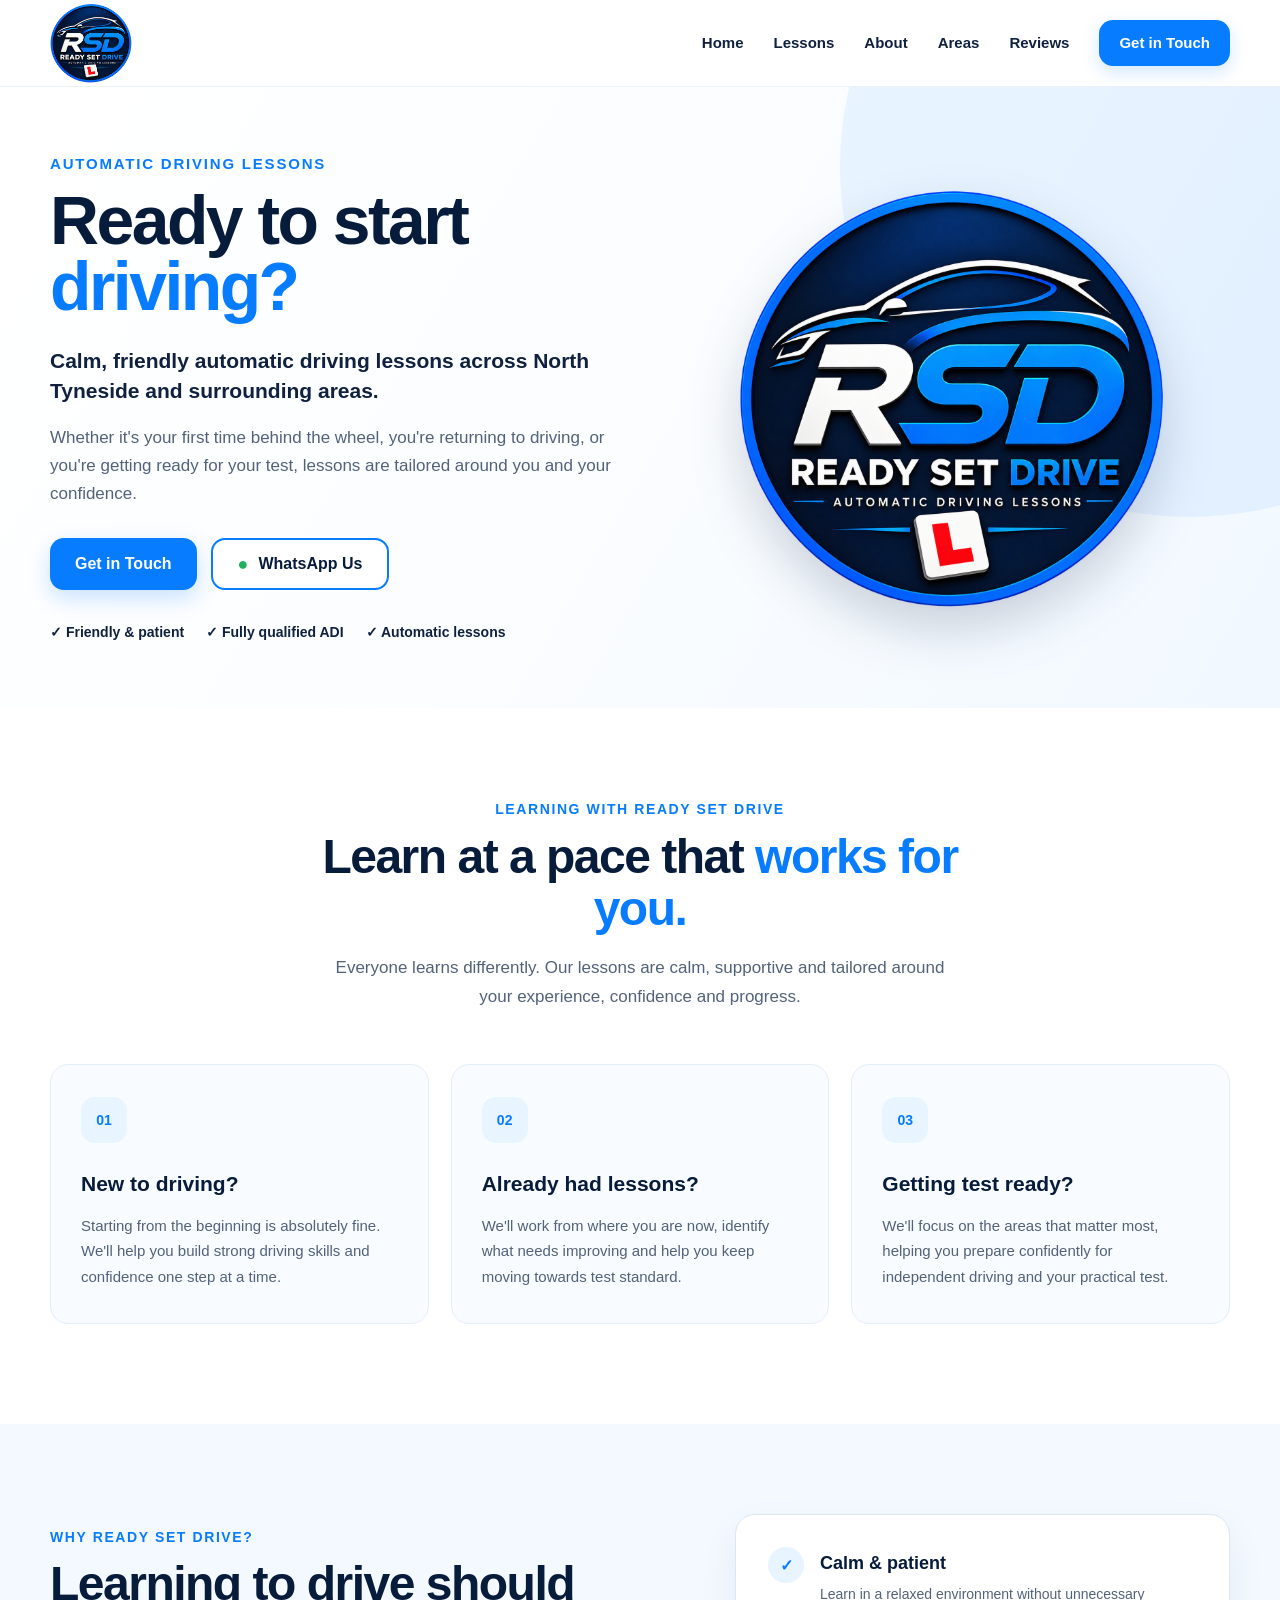
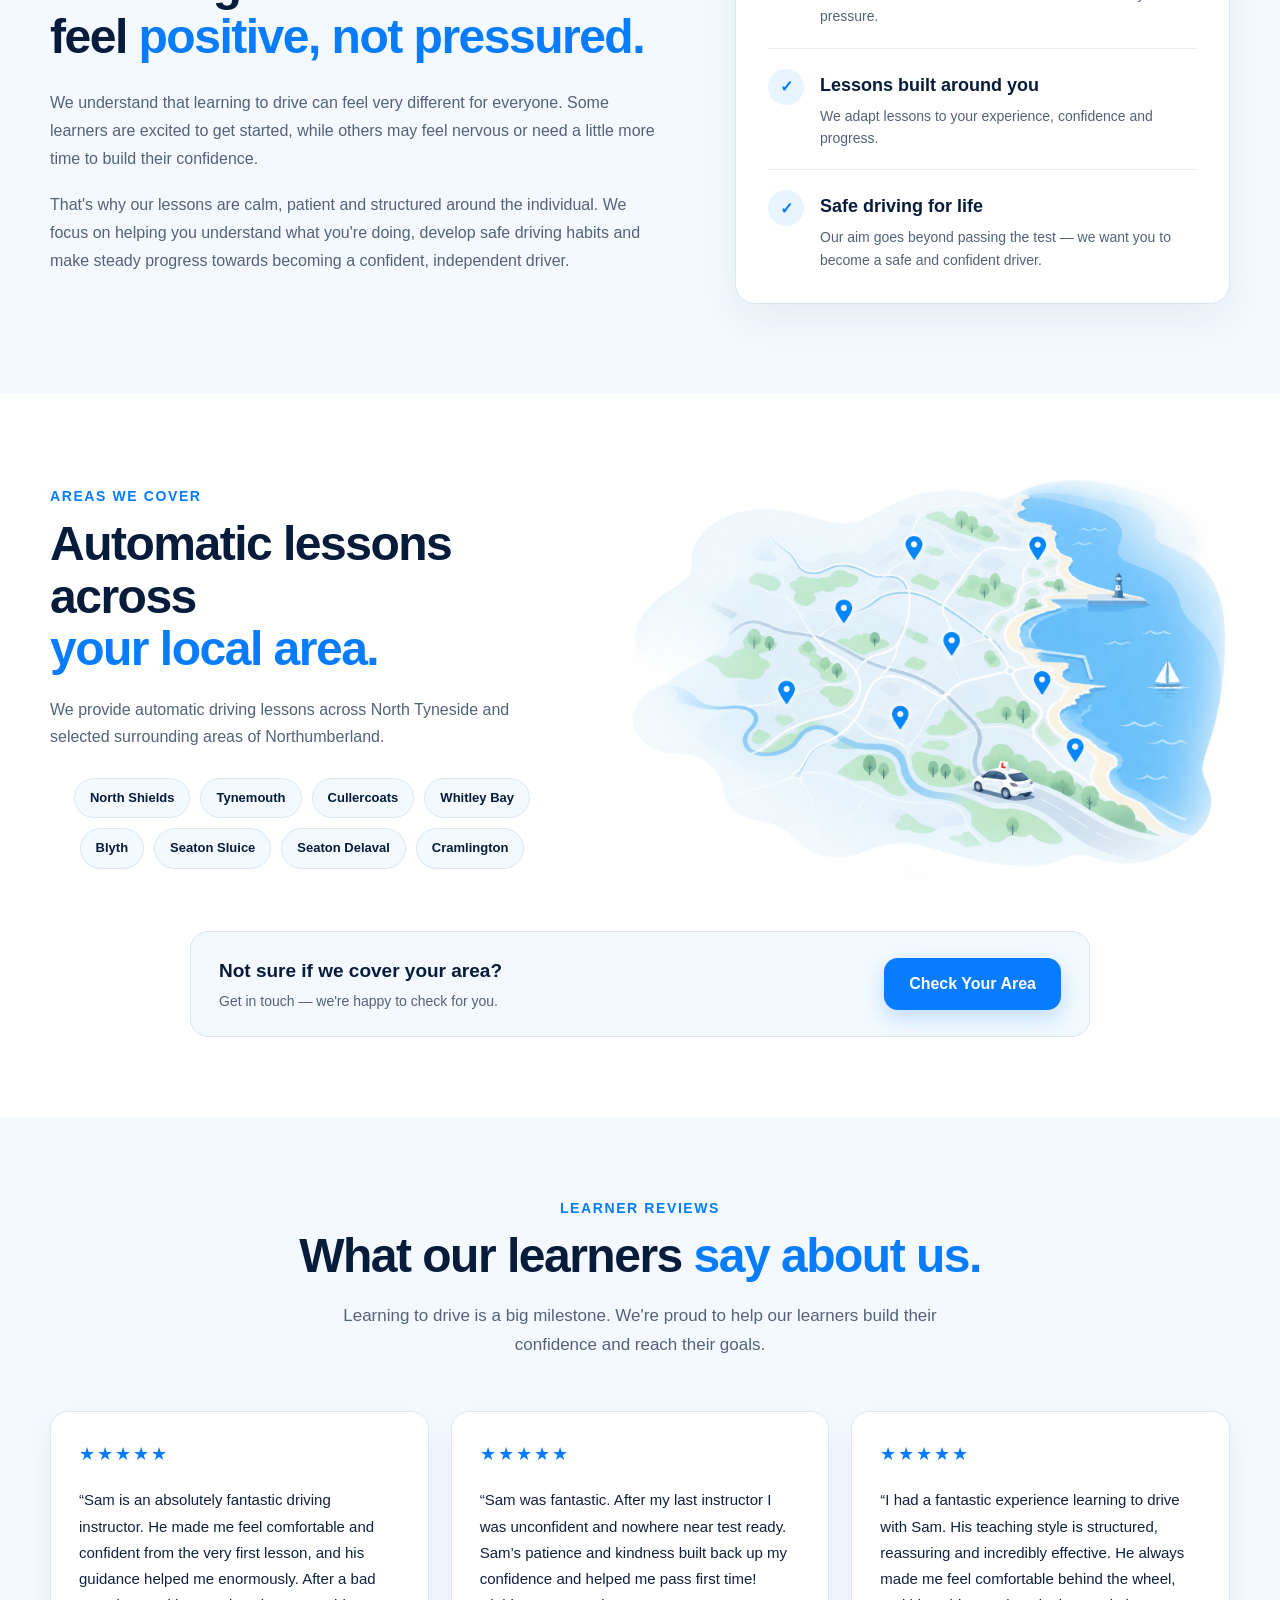
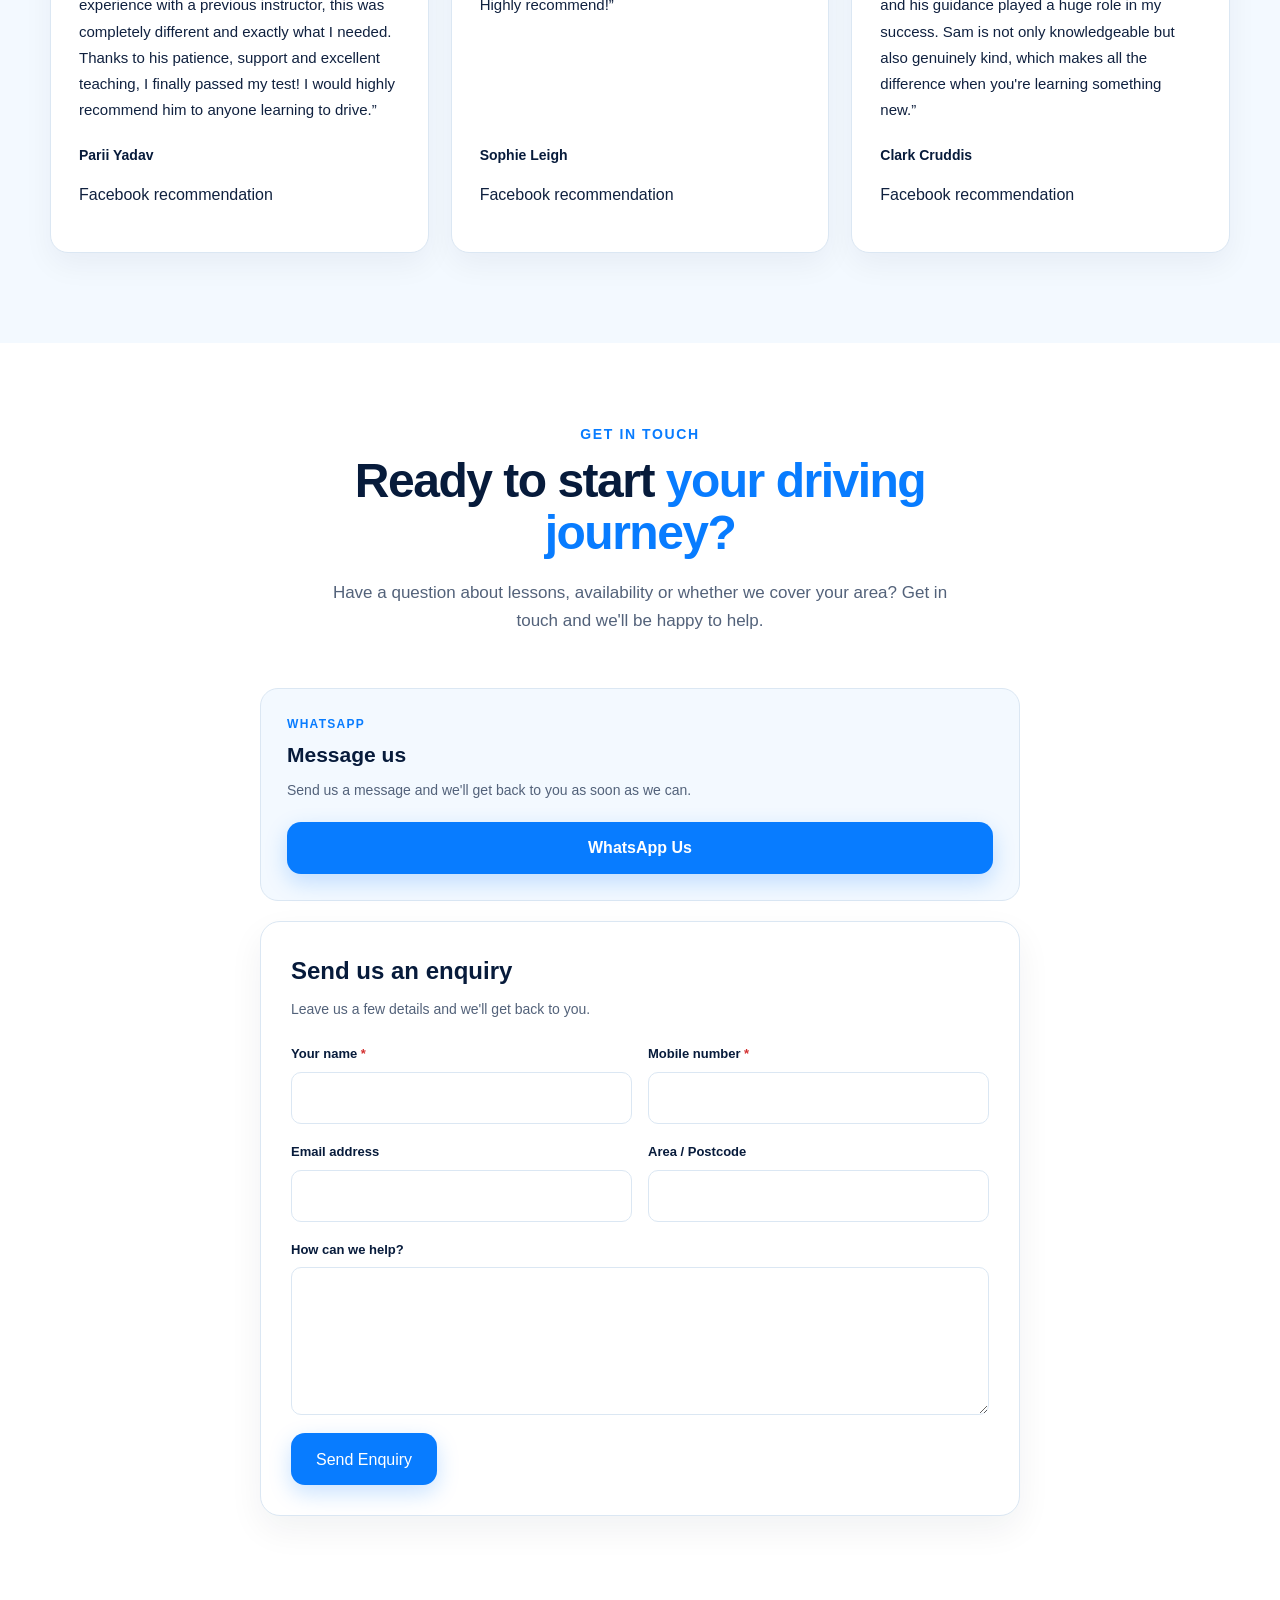
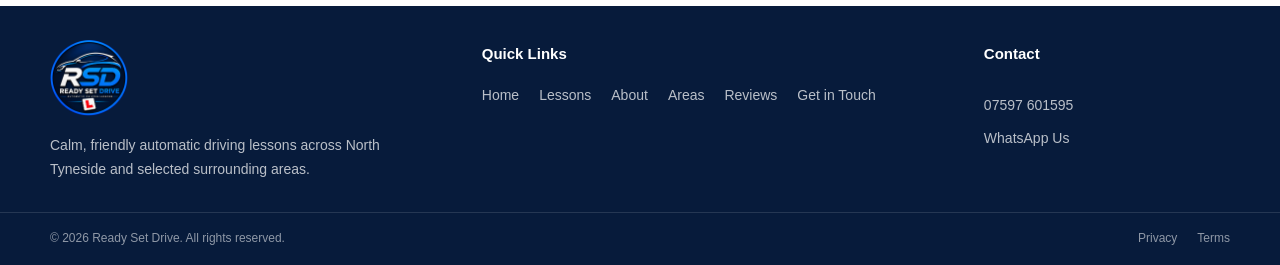
==== commit bb4c6ceb: "feat: complete website enquiry form" ====
--- a/index.html
+++ b/index.html
@@ -469,20 +469,6 @@
                 </a>
                 </div>
 
-                <div class="contact-card">
-                <div>
-                    <p class="contact-label">Phone</p>
-                    <h3>Give us a call</h3>
-                    <p>
-                    Prefer to speak to us? You can call us directly.
-                    </p>
-                </div>
-
-                <a href="tel:+447597601595" class="contact-phone">
-                    07597 601595
-                </a>
-                </div>
-
             </div>
 
             <!-- Enquiry form -->
@@ -494,57 +480,78 @@
                 Leave us a few details and we'll get back to you.
                 </p>
 
-                <!-- Zoho Forms enquiry form -->
-                <div id="zf_div_oihq-xZ4Y0hTIV7hF5mc-duhgPW-O_O732K8rbsYmeM"></div>
-
-                <script type="text/javascript">
-                (function() {
-                    try {
-                        var f = document.createElement("iframe");
-
-                        var ifrmSrc = "https://forms.zohopublic.eu/helloreadys1/form/ReadySetDriveWebsiteEnquiry/formperma/oihq-xZ4Y0hTIV7hF5mc-duhgPW-O_O732K8rbsYmeM?zf_rszfm=1";
-
-                        f.src = ifrmSrc;
-                        f.style.border = "none";
-                        f.style.height = "1063px";
-                        f.style.width = "99%";
-                        f.style.transition = "all 0.5s ease";
-                        f.setAttribute("aria-label", "Ready Set Drive Website Enquiry");
-
-                        var d = document.getElementById(
-                            "zf_div_oihq-xZ4Y0hTIV7hF5mc-duhgPW-O_O732K8rbsYmeM"
-                        );
-
-                        d.appendChild(f);
-
-                        window.addEventListener("message", function(event) {
-                            var evntData = event.data;
-
-                            if (evntData && evntData.constructor == String) {
-                                var zf_ifrm_data = evntData.split("|");
-
-                                if (zf_ifrm_data.length == 2 || zf_ifrm_data.length == 3) {
-                                    var zf_perma = zf_ifrm_data[0];
-                                    var zf_ifrm_ht_nw =
-                                        (parseInt(zf_ifrm_data[1], 10) + 15) + "px";
-
-                                    var iframe = d.getElementsByTagName("iframe")[0];
-
-                                    if (
-                                        iframe.src.indexOf("formperma") > 0 &&
-                                        iframe.src.indexOf(zf_perma) > 0
-                                    ) {
-                                        iframe.style.height = zf_ifrm_ht_nw;
-                                    }
-                                }
-                            }
-                        }, false);
-
-                    } catch (e) {
-                        console.error("Unable to load enquiry form.", e);
-                    }
-                })();
-                </script>
+                <form class="contact-form">
+
+                <div class="form-row">
+
+                    <div class="form-field">
+                    <label for="contact-name">
+                        Your name <span class="required">*</span>
+                    </label>
+                    <input
+                        type="text"
+                        id="contact-name"
+                        name="name"
+                        autocomplete="name"
+                        required
+                    >
+                    </div>
+
+                    <div class="form-field">
+                    <label for="contact-phone">
+                        Mobile number <span class="required">*</span>
+                    </label>
+                    <input
+                        type="tel"
+                        id="contact-phone"
+                        name="phone"
+                        autocomplete="tel"
+                        required
+                    >
+                    </div>
+
+                </div>
+
+                <div class="form-row">
+
+                    <div class="form-field">
+                        <label for="contact-email">Email address</label>
+                        <input
+                            type="email"
+                            id="contact-email"
+                            name="email"
+                            autocomplete="email"
+                        >
+                    </div>
+
+                    <div class="form-field">
+                        <label for="contact-area">Area / Postcode</label>
+                        <input
+                            type="text"
+                            id="contact-area"
+                            name="area"
+                            autocomplete="postal-code"
+                        >
+                    </div>
+
+                </div>
+
+                <div class="form-field">
+                    <label for="contact-message">How can we help?</label>
+                    <textarea
+                    id="contact-message"
+                    name="message"
+                    rows="5"
+                    ></textarea>
+                </div>
+
+                <button type="submit" class="btn btn-primary contact-submit">
+                    Send Enquiry
+                </button>
+
+                <p class="contact-form-status" role="status" aria-live="polite"></p>
+
+                </form>
 
             </div>
 
--- a/css/style.css
+++ b/css/style.css
@@ -868,9 +868,9 @@
 
 .contact-grid {
   display: grid;
-  grid-template-columns: .85fr 1.15fr;
-  gap: 28px;
-  max-width: 1000px;
+  grid-template-columns: 1fr;
+  gap: 20px;
+  max-width: 760px;
   margin: 0 auto;
 }
 
@@ -912,18 +912,6 @@
 .contact-whatsapp .btn {
   width: 100%;
 }
-
-.contact-phone {
-  display: inline-block;
-  color: var(--rsd-blue);
-  font-size: 21px;
-  font-weight: 800;
-}
-
-.contact-phone:hover {
-  text-decoration: underline;
-}
-
 
 /* Contact form */
 
@@ -1007,6 +995,30 @@
     font-weight: 700;
 }
 
+.contact-form-status {
+  display: none;
+  margin: 0;
+  padding: 12px 14px;
+  border-radius: 10px;
+  font-size: 14px;
+  font-weight: 700;
+  line-height: 1.5;
+}
+
+.contact-form-status.success {
+  display: block;
+  color: #166534;
+  background: #f0fdf4;
+  border: 1px solid #bbf7d0;
+}
+
+.contact-form-status.error {
+  display: block;
+  color: #991b1b;
+  background: #fef2f2;
+  border: 1px solid #fecaca;
+}
+
 /* =========================================
    FOOTER
    ========================================= */
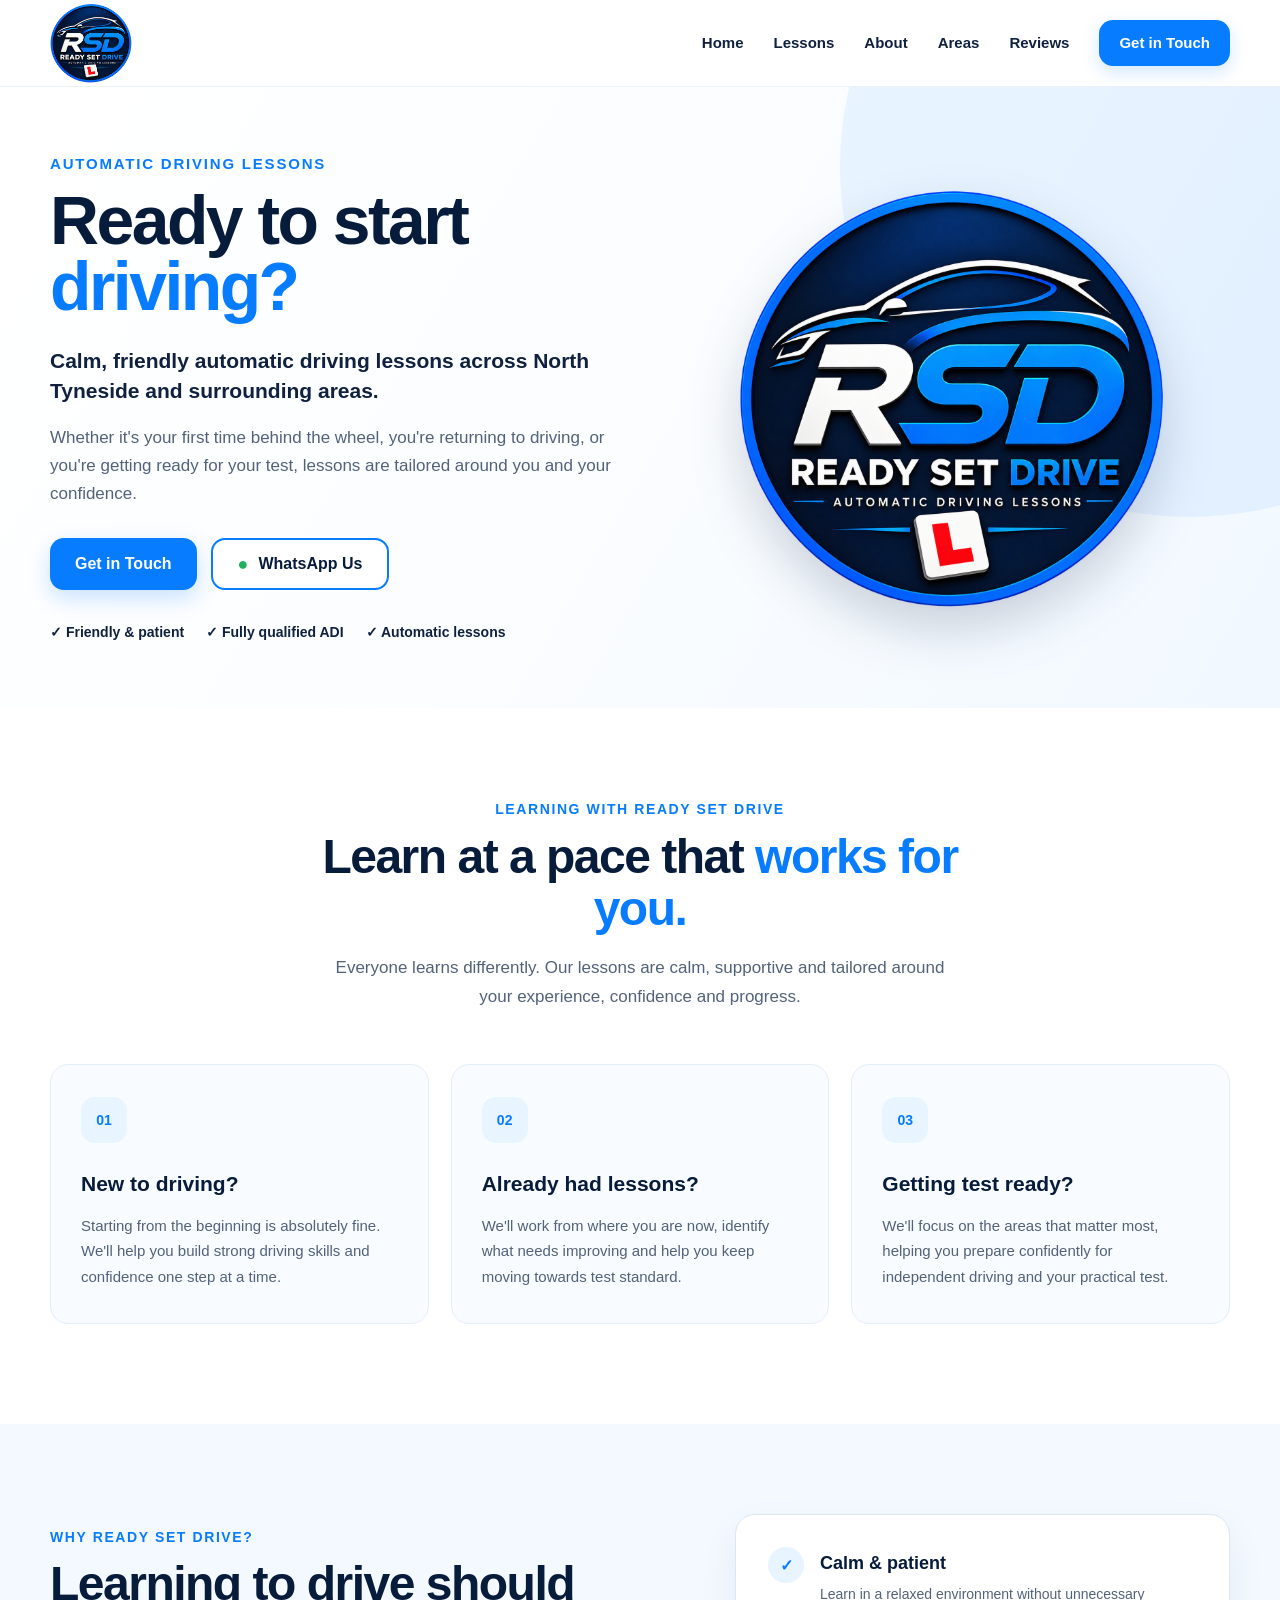
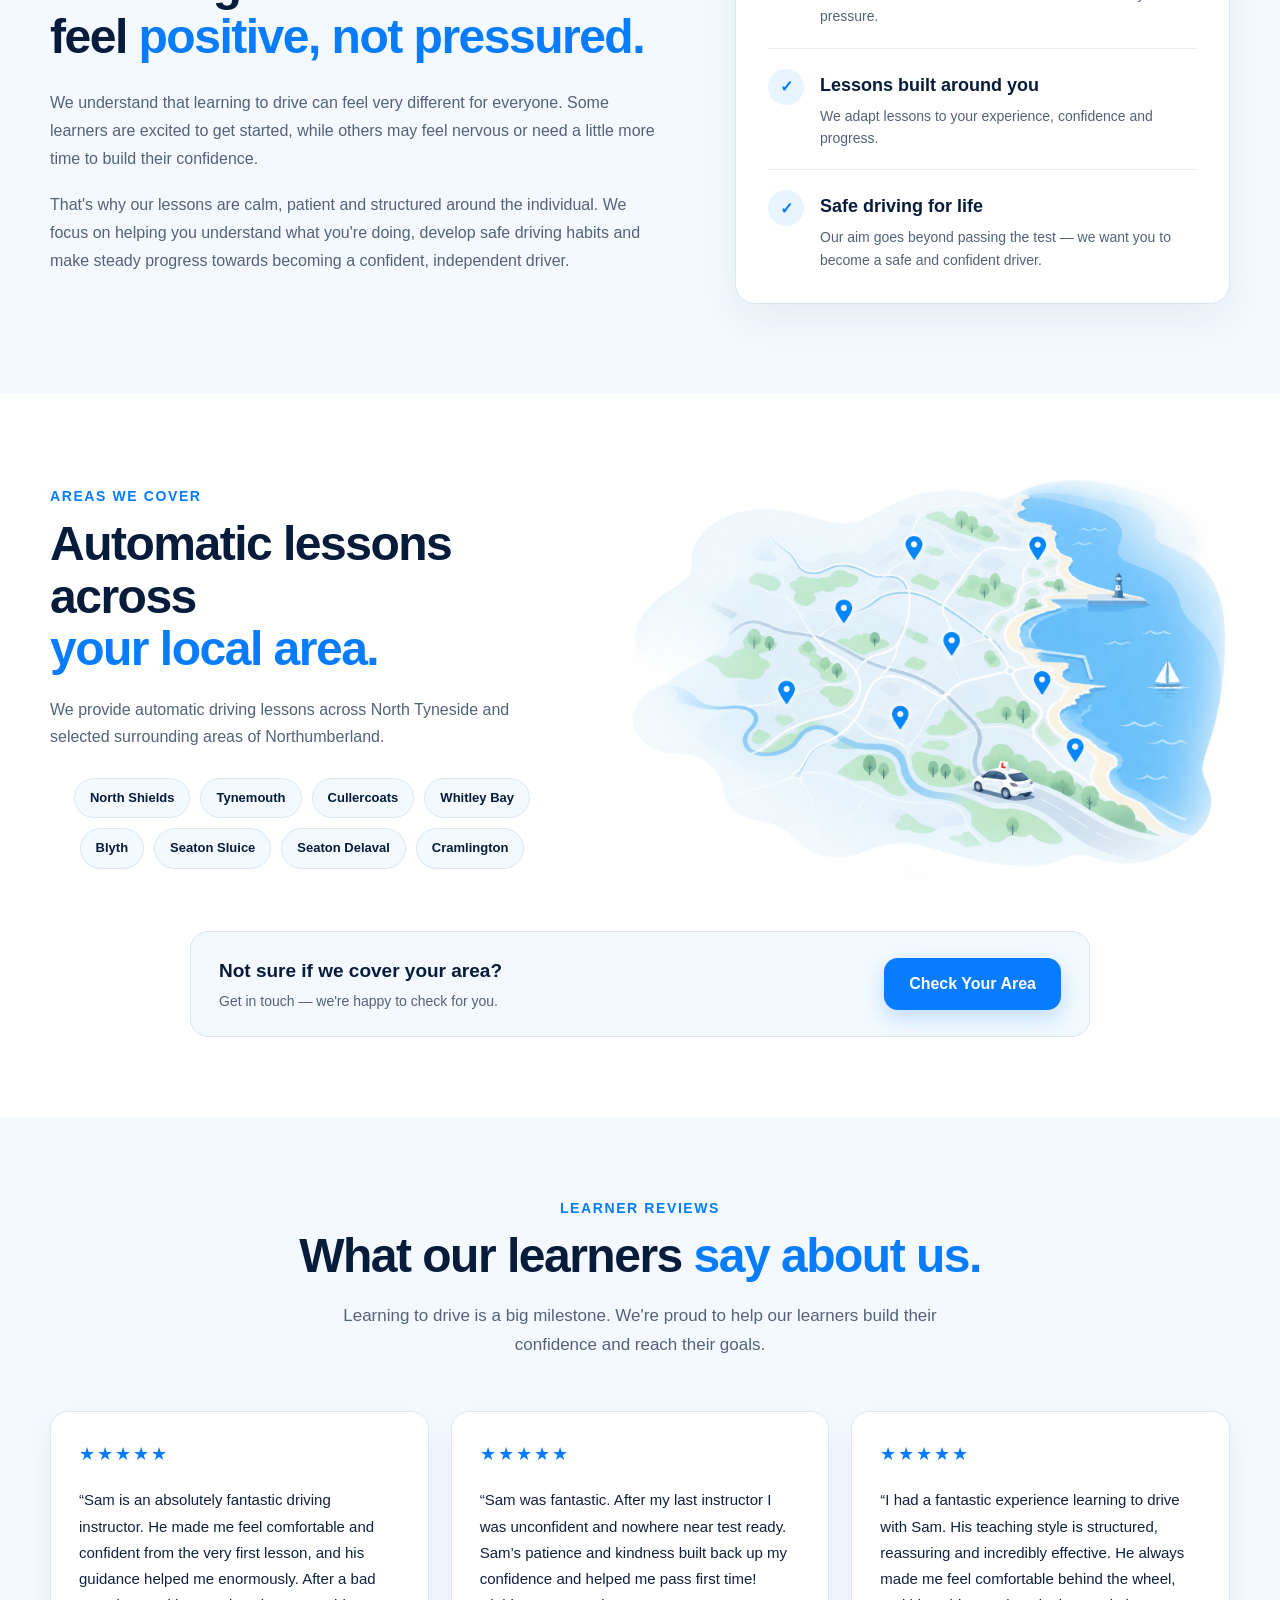
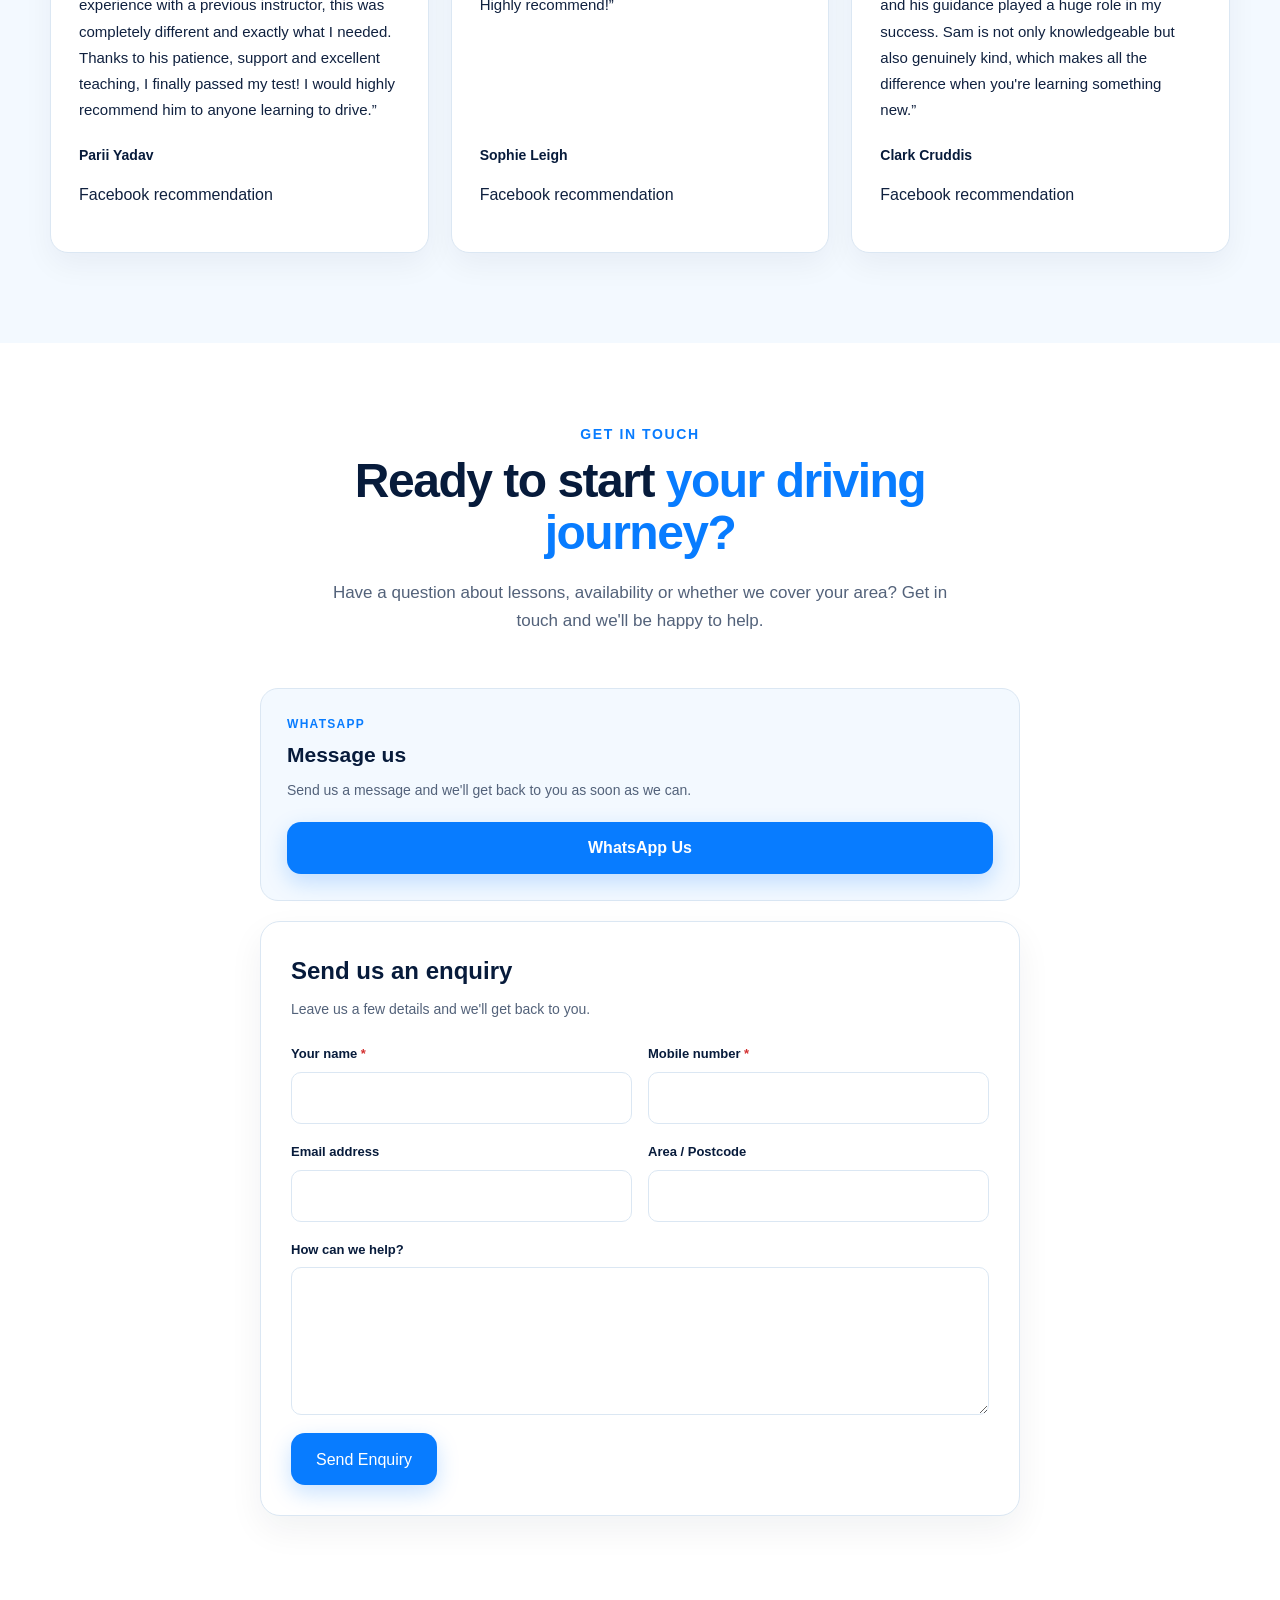
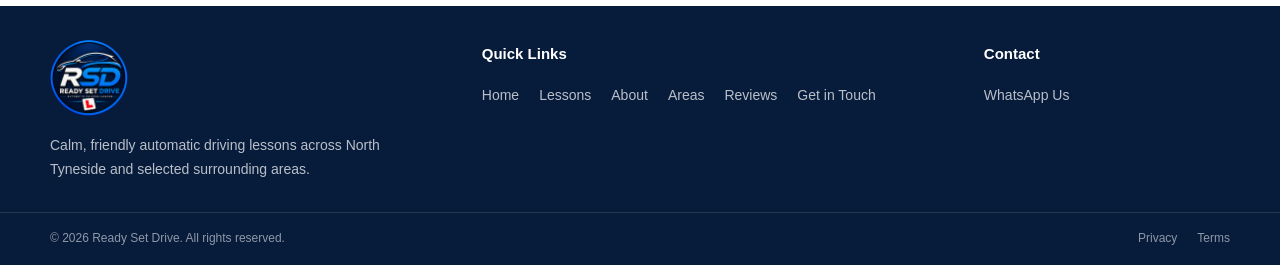
==== commit 34ae5502: "feat: add privacy policy page" ====
--- a/index.html
+++ b/index.html
@@ -481,6 +481,9 @@
                 </p>
 
                 <form class="contact-form">
+
+                <!-- Web3Forms honeypot spam protection -->
+                <input type="checkbox" name="botcheck" style="display: none;">
 
                 <div class="form-row">
 
@@ -605,11 +608,6 @@
             <div class="footer-contact">
 
             <h3>Contact</h3>
-
-            <a href="tel:+447597601595">
-                07597 601595
-            </a>
-
             <a
                 href="https://wa.me/447597601595?text=Hi%2C%20I%27m%20interested%20in%20automatic%20driving%20lessons%20with%20Ready%20Set%20Drive.%20Could%20you%20please%20let%20me%20know%20about%20availability%3F"
                 target="_blank"
--- a/css/style.css
+++ b/css/style.css
@@ -1020,6 +1020,93 @@
 }
 
 /* =========================================
+   LEGAL PAGES
+   Privacy Policy / Terms
+   ========================================= */
+
+.legal-page {
+  padding: 70px 0 90px;
+  background: var(--white);
+}
+
+.legal-container {
+  max-width: 860px;
+}
+
+.legal-header {
+  margin-bottom: 42px;
+  padding-bottom: 28px;
+  border-bottom: 1px solid var(--rsd-border);
+}
+
+.legal-eyebrow {
+  margin: 0 0 8px;
+  color: var(--rsd-blue);
+  font-size: 13px;
+  font-weight: 800;
+  text-transform: uppercase;
+  letter-spacing: 1.5px;
+}
+
+.legal-header h1 {
+  margin: 0 0 8px;
+  color: var(--rsd-navy);
+  font-size: 42px;
+  line-height: 1.2;
+}
+
+.legal-updated {
+  margin: 0;
+  color: var(--rsd-muted);
+  font-size: 14px;
+}
+
+.legal-content {
+  color: var(--rsd-text);
+}
+
+.legal-content section {
+  margin-top: 38px;
+}
+
+.legal-content h2 {
+  margin: 0 0 12px;
+  color: var(--rsd-navy);
+  font-size: 23px;
+  line-height: 1.3;
+}
+
+.legal-content p {
+  margin: 0 0 16px;
+  color: var(--rsd-muted);
+  font-size: 15px;
+  line-height: 1.8;
+}
+
+.legal-content ul {
+  margin: 0 0 18px;
+  padding-left: 24px;
+  color: var(--rsd-muted);
+}
+
+.legal-content li {
+  margin-bottom: 7px;
+  font-size: 15px;
+  line-height: 1.7;
+}
+
+.legal-content a {
+  color: var(--rsd-blue);
+  font-weight: 700;
+  text-decoration: underline;
+  text-underline-offset: 3px;
+}
+
+.legal-content a:hover {
+  color: var(--rsd-blue-dark);
+}
+
+/* =========================================
    FOOTER
    ========================================= */
 
@@ -1072,7 +1159,7 @@
 }
 
 .footer-contact {
-  gap: 10px;
+  gap: 0px;
 }
 
 .footer-links a,
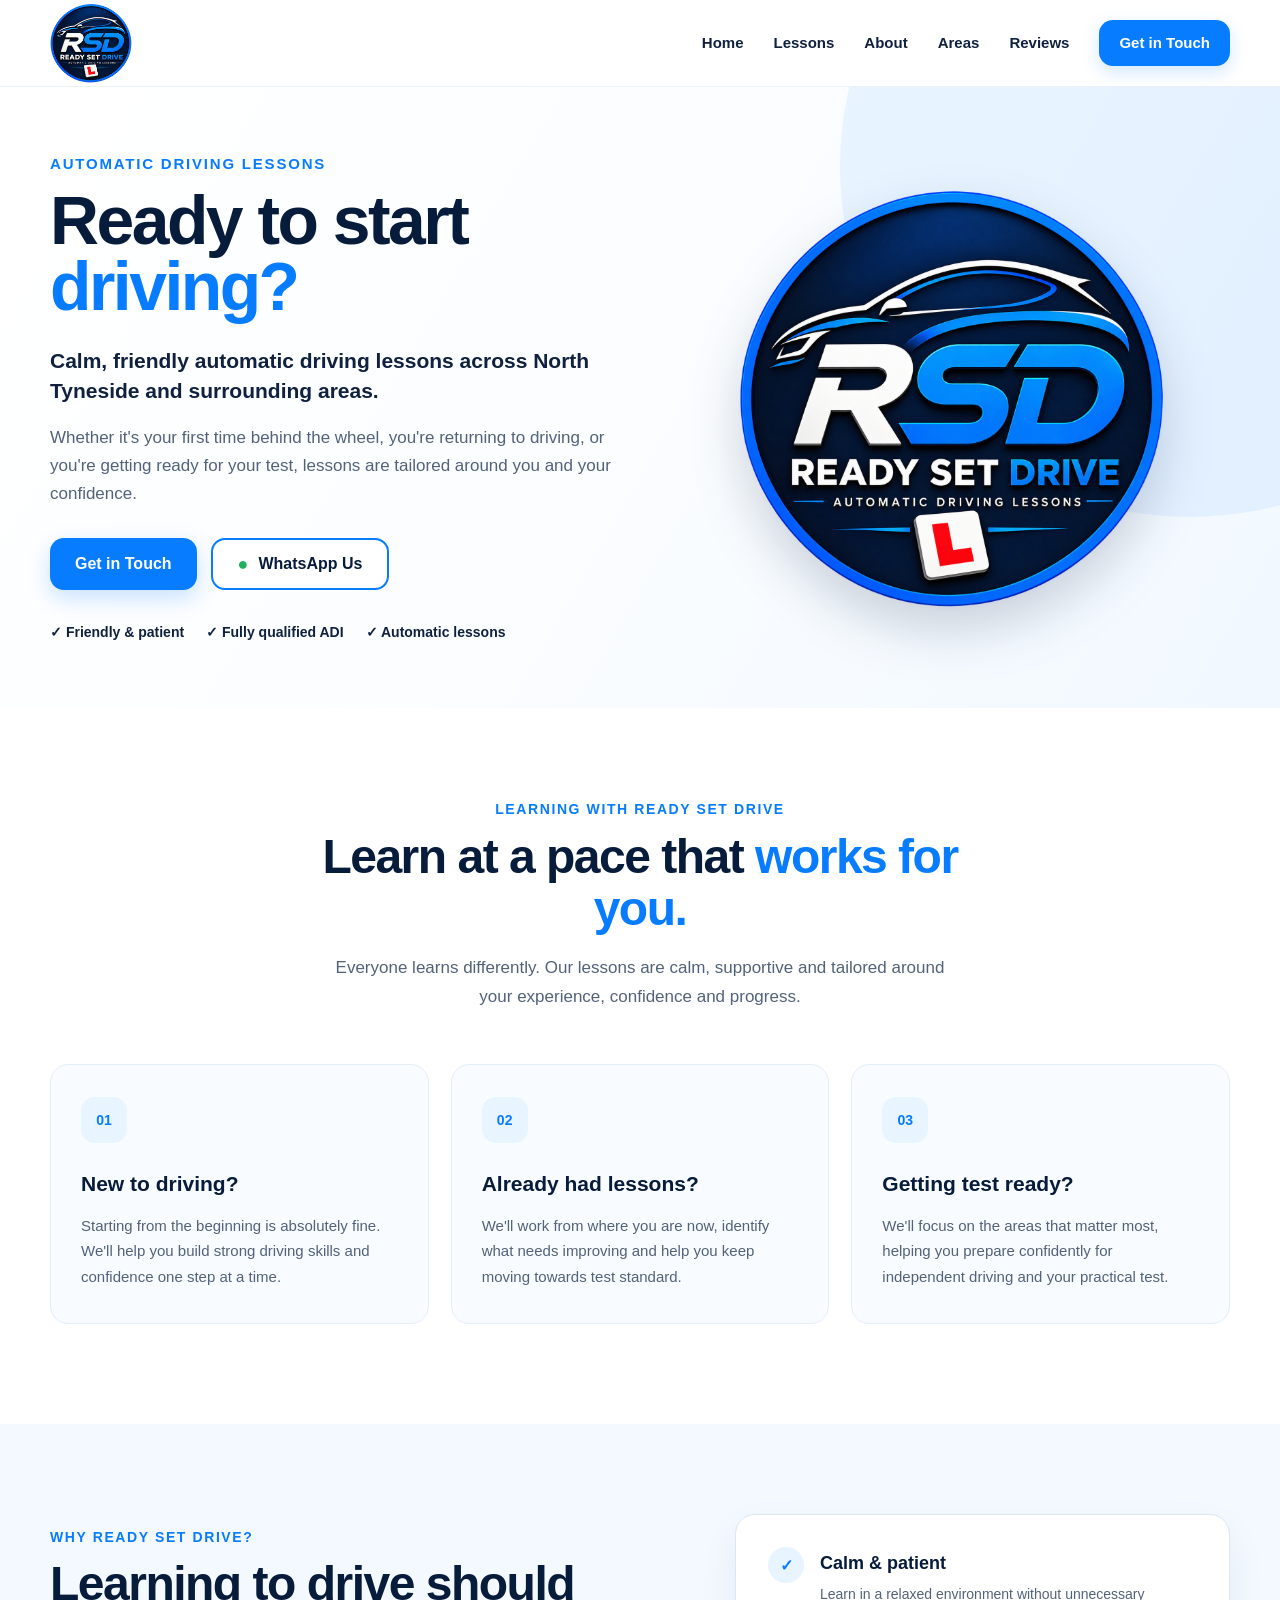
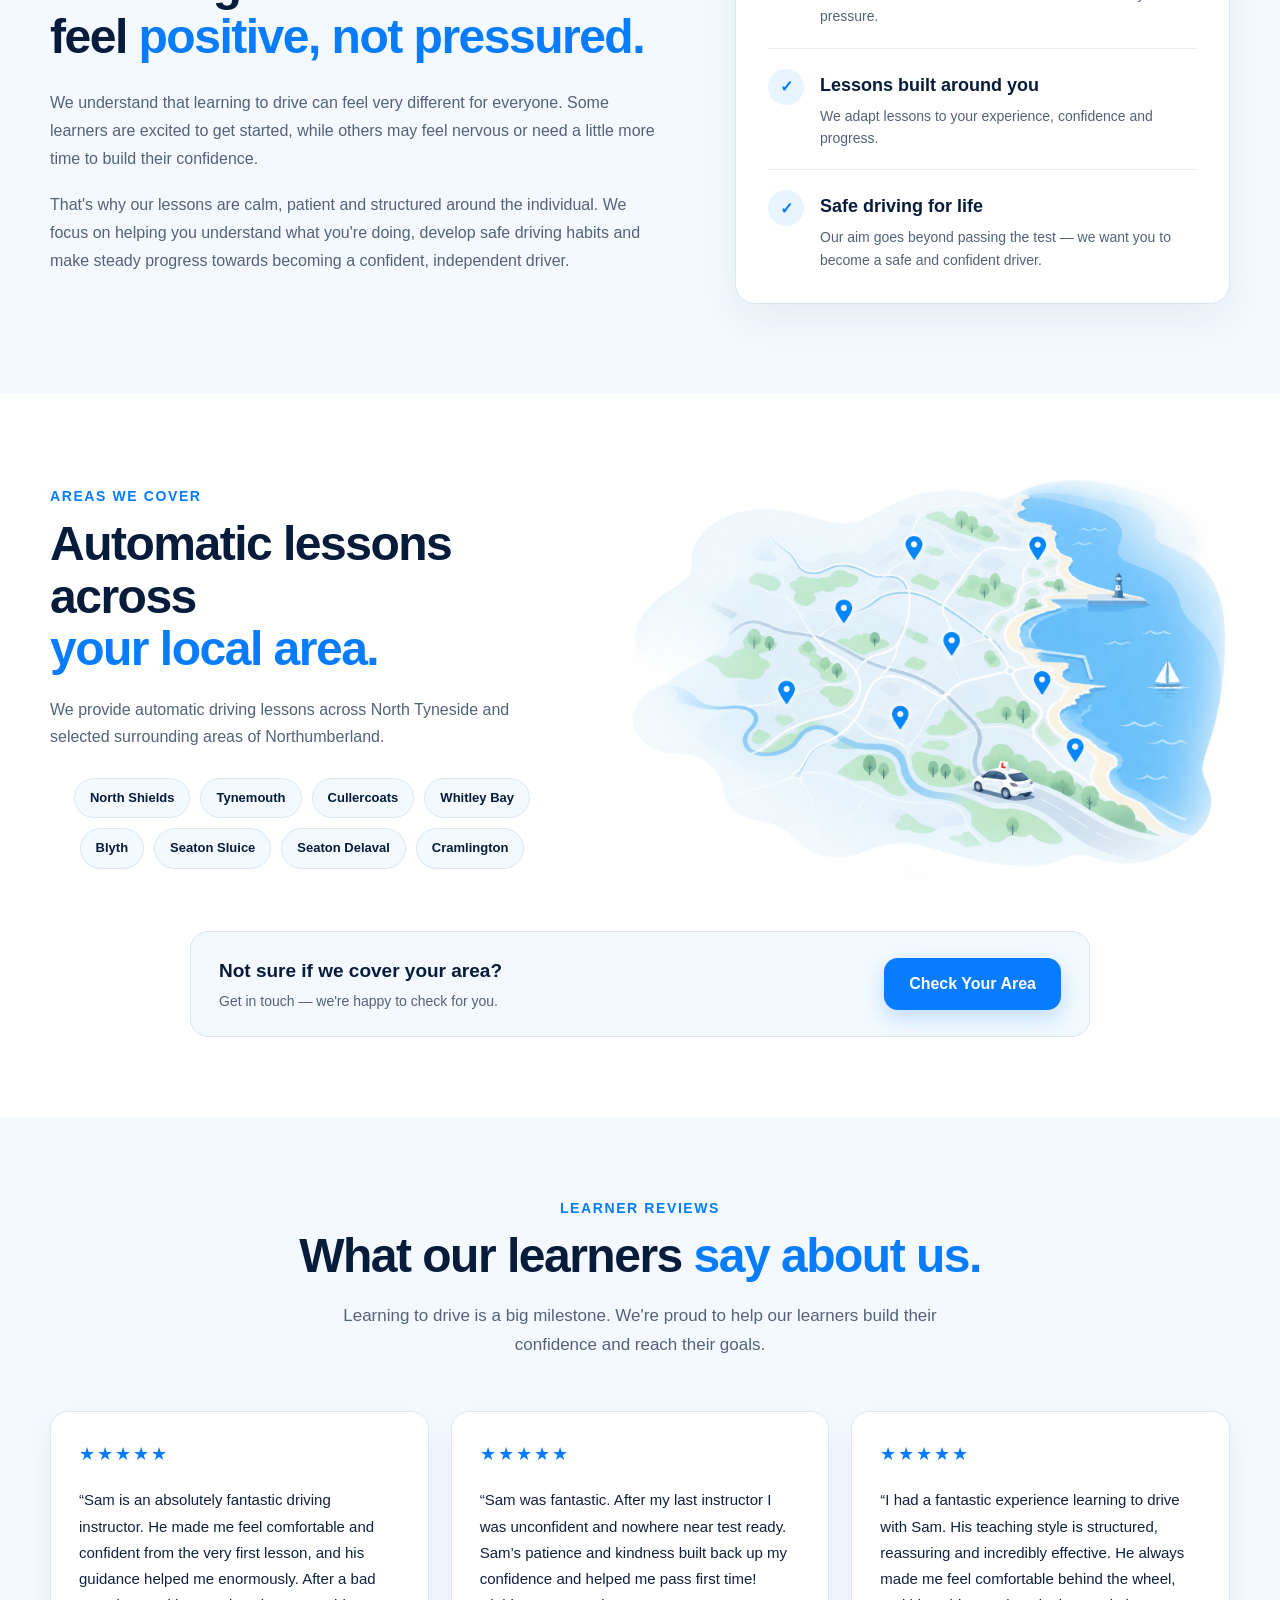
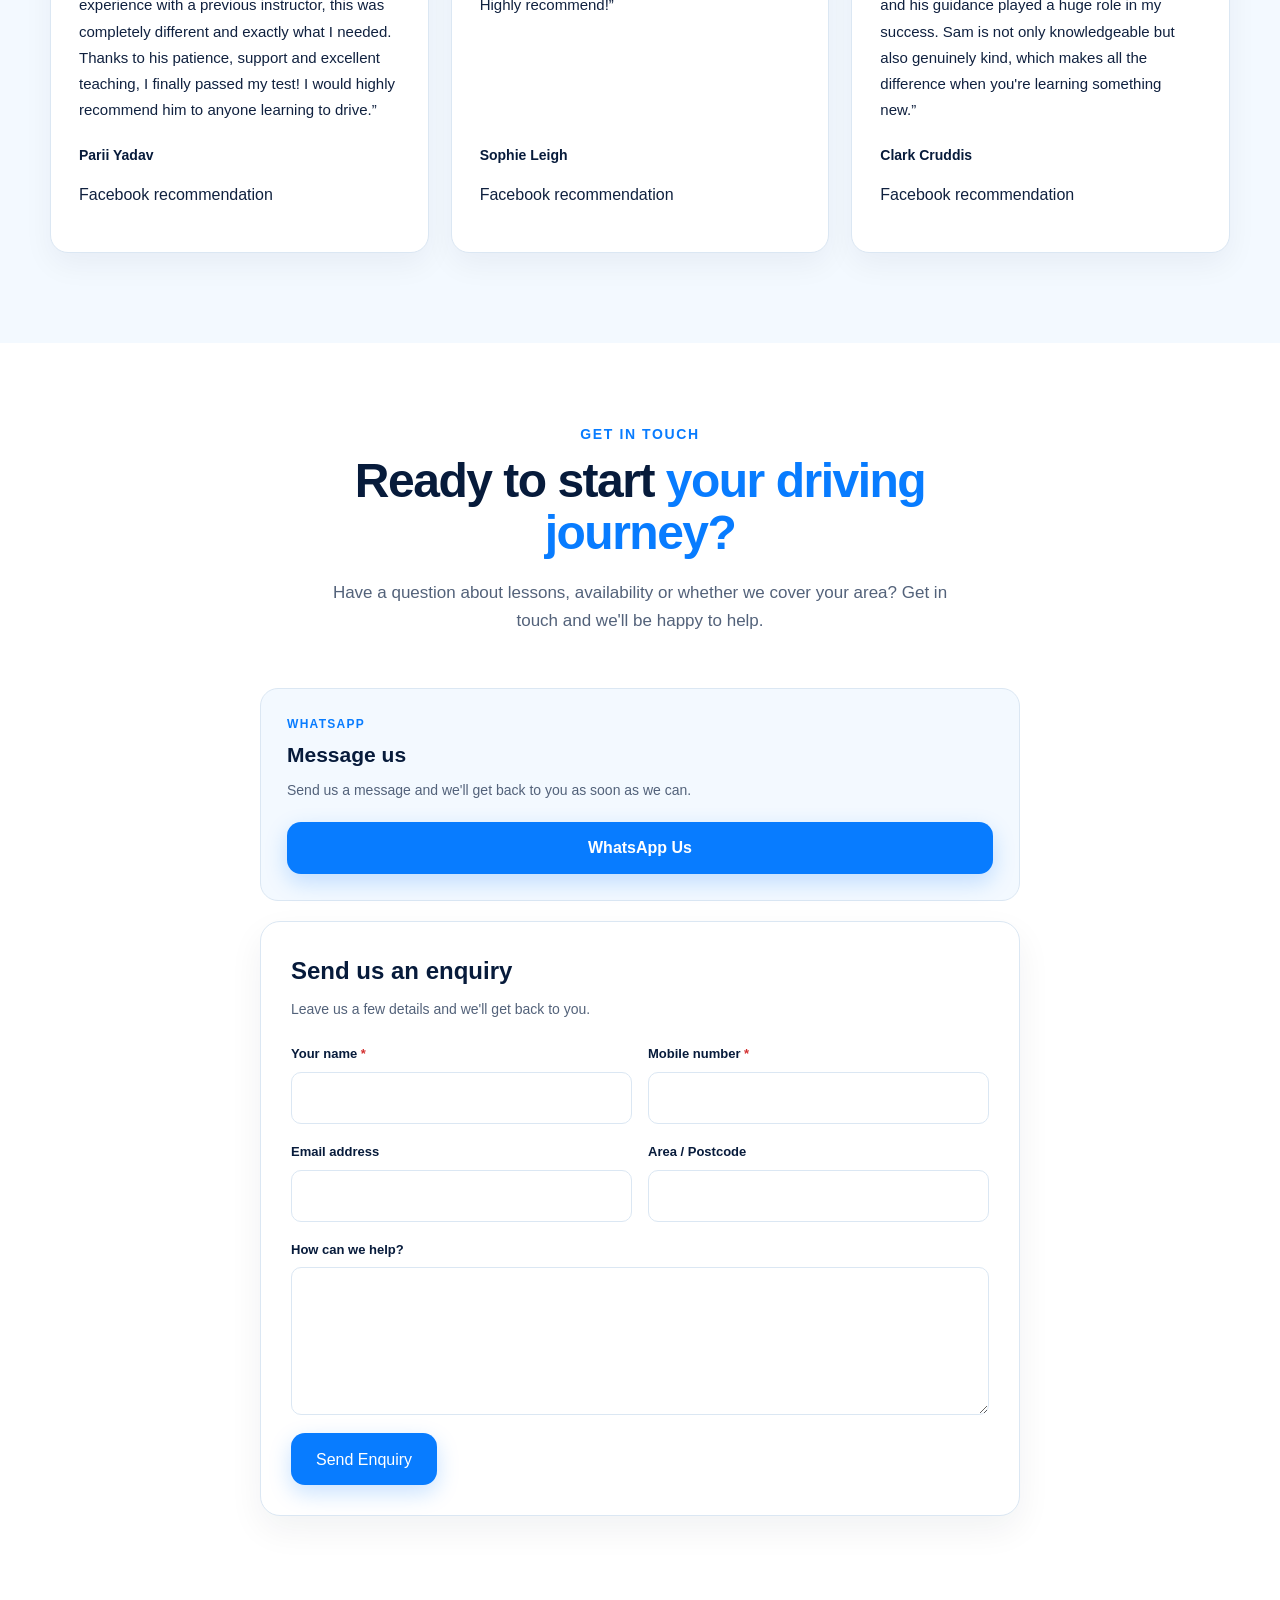
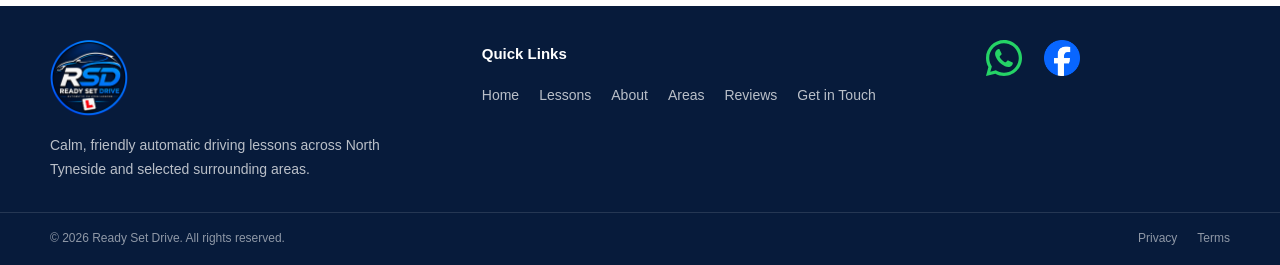
==== commit 8f5451a5: "feat: add WhatsApp and Facebook brand icons to footer" ====
--- a/index.html
+++ b/index.html
@@ -605,16 +605,26 @@
             </div>
 
 
-            <div class="footer-contact">
-
-            <h3>Contact</h3>
-            <a
-                href="https://wa.me/447597601595?text=Hi%2C%20I%27m%20interested%20in%20automatic%20driving%20lessons%20with%20Ready%20Set%20Drive.%20Could%20you%20please%20let%20me%20know%20about%20availability%3F"
-                target="_blank"
-                rel="noopener"
-            >
-                WhatsApp Us
-            </a>
+            <!-- Footer social and contact links -->
+            <div class="footer-social">
+
+                <a
+                    href="https://wa.me/447597601595?text=Hi%2C%20I%27m%20interested%20in%20automatic%20driving%20lessons%20with%20Ready%20Set%20Drive.%20Could%20you%20please%20let%20me%20know%20about%20availability%3F"
+                    target="_blank"
+                    rel="noopener noreferrer"
+                    aria-label="Contact Ready Set Drive on WhatsApp (opens in a new tab)"
+                >
+                    <img src="images/whatsapp.svg" alt="" class="footer-social-icon">
+                </a>
+
+                <a
+                    href="https://www.facebook.com/ReadySetDriveNE"
+                    target="_blank"
+                    rel="noopener noreferrer"
+                    aria-label="Visit Ready Set Drive on Facebook (opens in a new tab)"
+                >
+                    <img src="images/facebook.png" alt="" class="footer-social-icon">
+                </a>
 
             </div>
 
--- a/css/style.css
+++ b/css/style.css
@@ -1106,6 +1106,37 @@
   color: var(--rsd-blue-dark);
 }
 
+/* ========================================
+   FOOTER SOCIAL ICONS
+   ======================================== */
+
+.footer-social {
+    display: flex;
+    flex-direction: row;
+    align-items: center;
+    gap: 18px;
+}
+
+.footer-social a {
+    display: inline-flex;
+    align-items: center;
+    justify-content: center;
+    width: 40px;
+    height: 40px;
+    transition: transform 0.2s ease;
+}
+
+.footer-social a:hover {
+    transform: translateY(-3px);
+}
+
+.footer-social-icon {
+    display: block;
+    width: 36px;
+    height: 36px;
+    object-fit: contain;
+}
+
 /* =========================================
    FOOTER
    ========================================= */
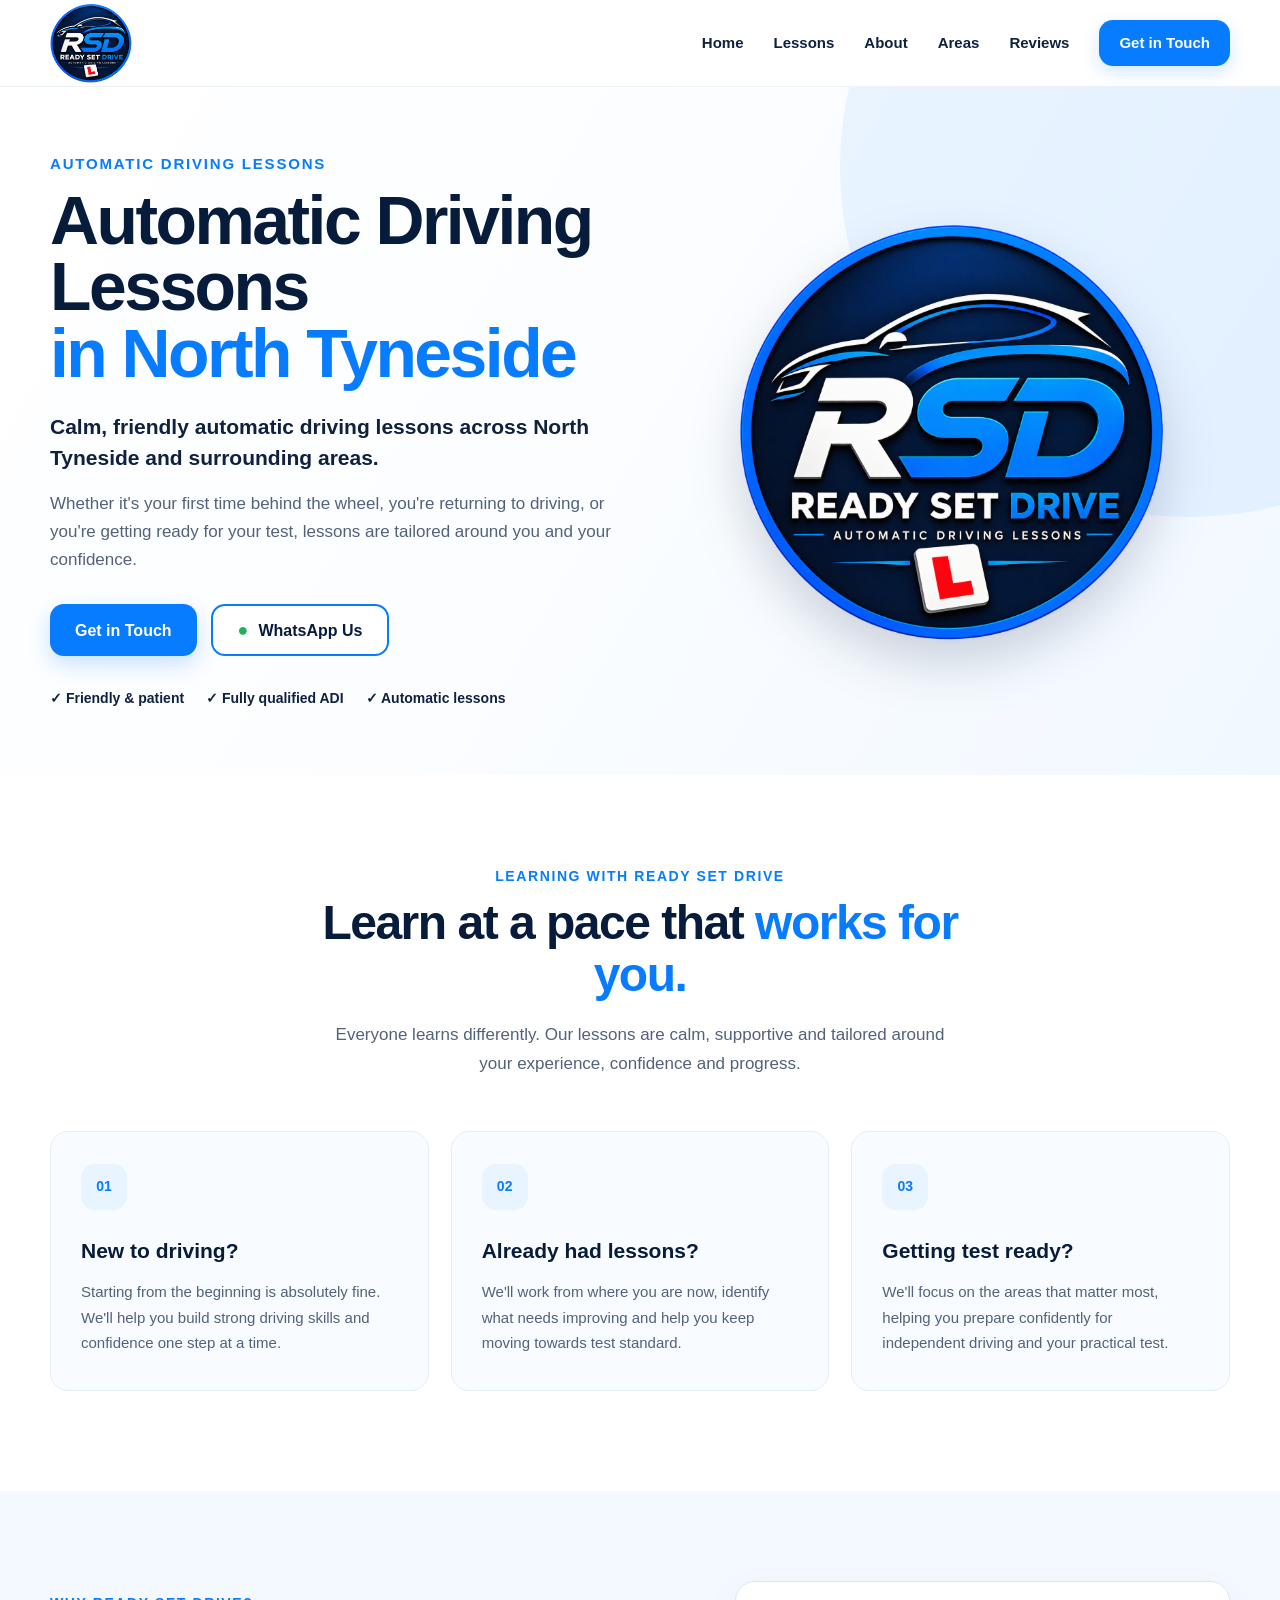
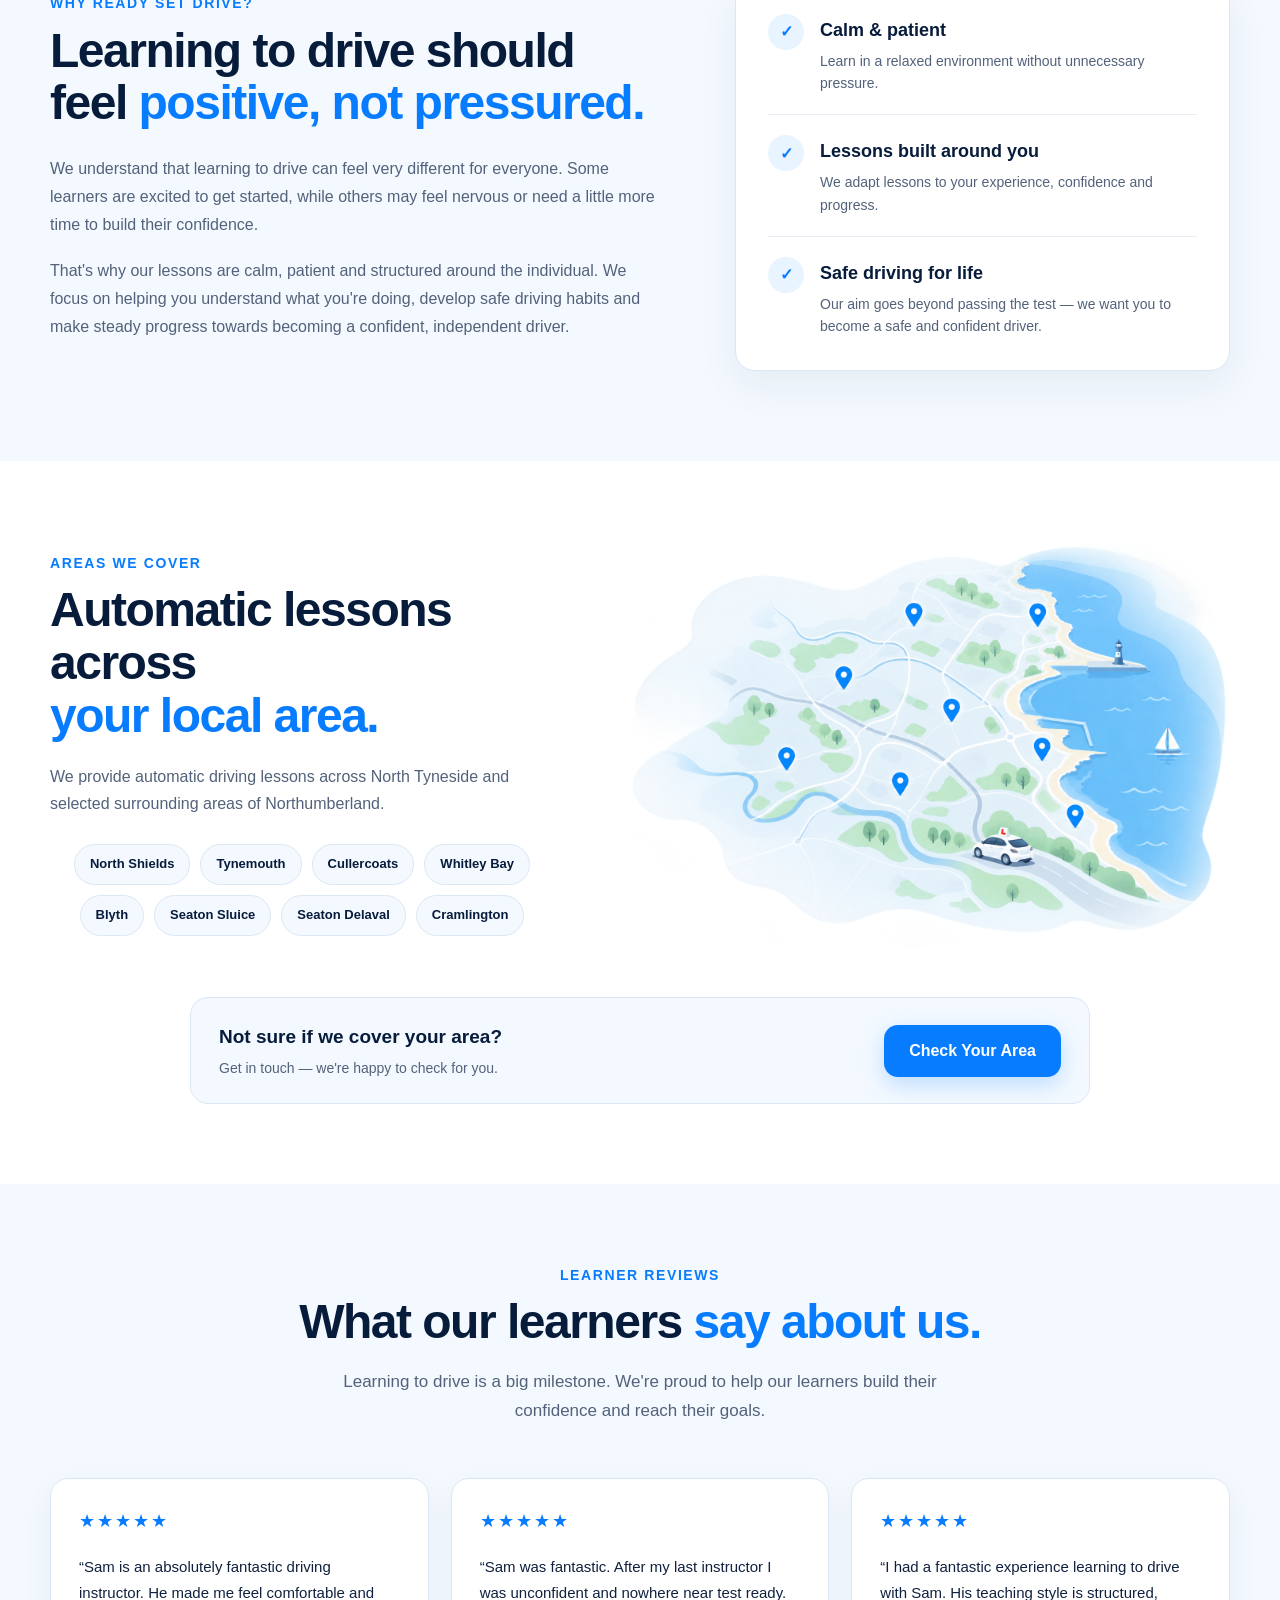
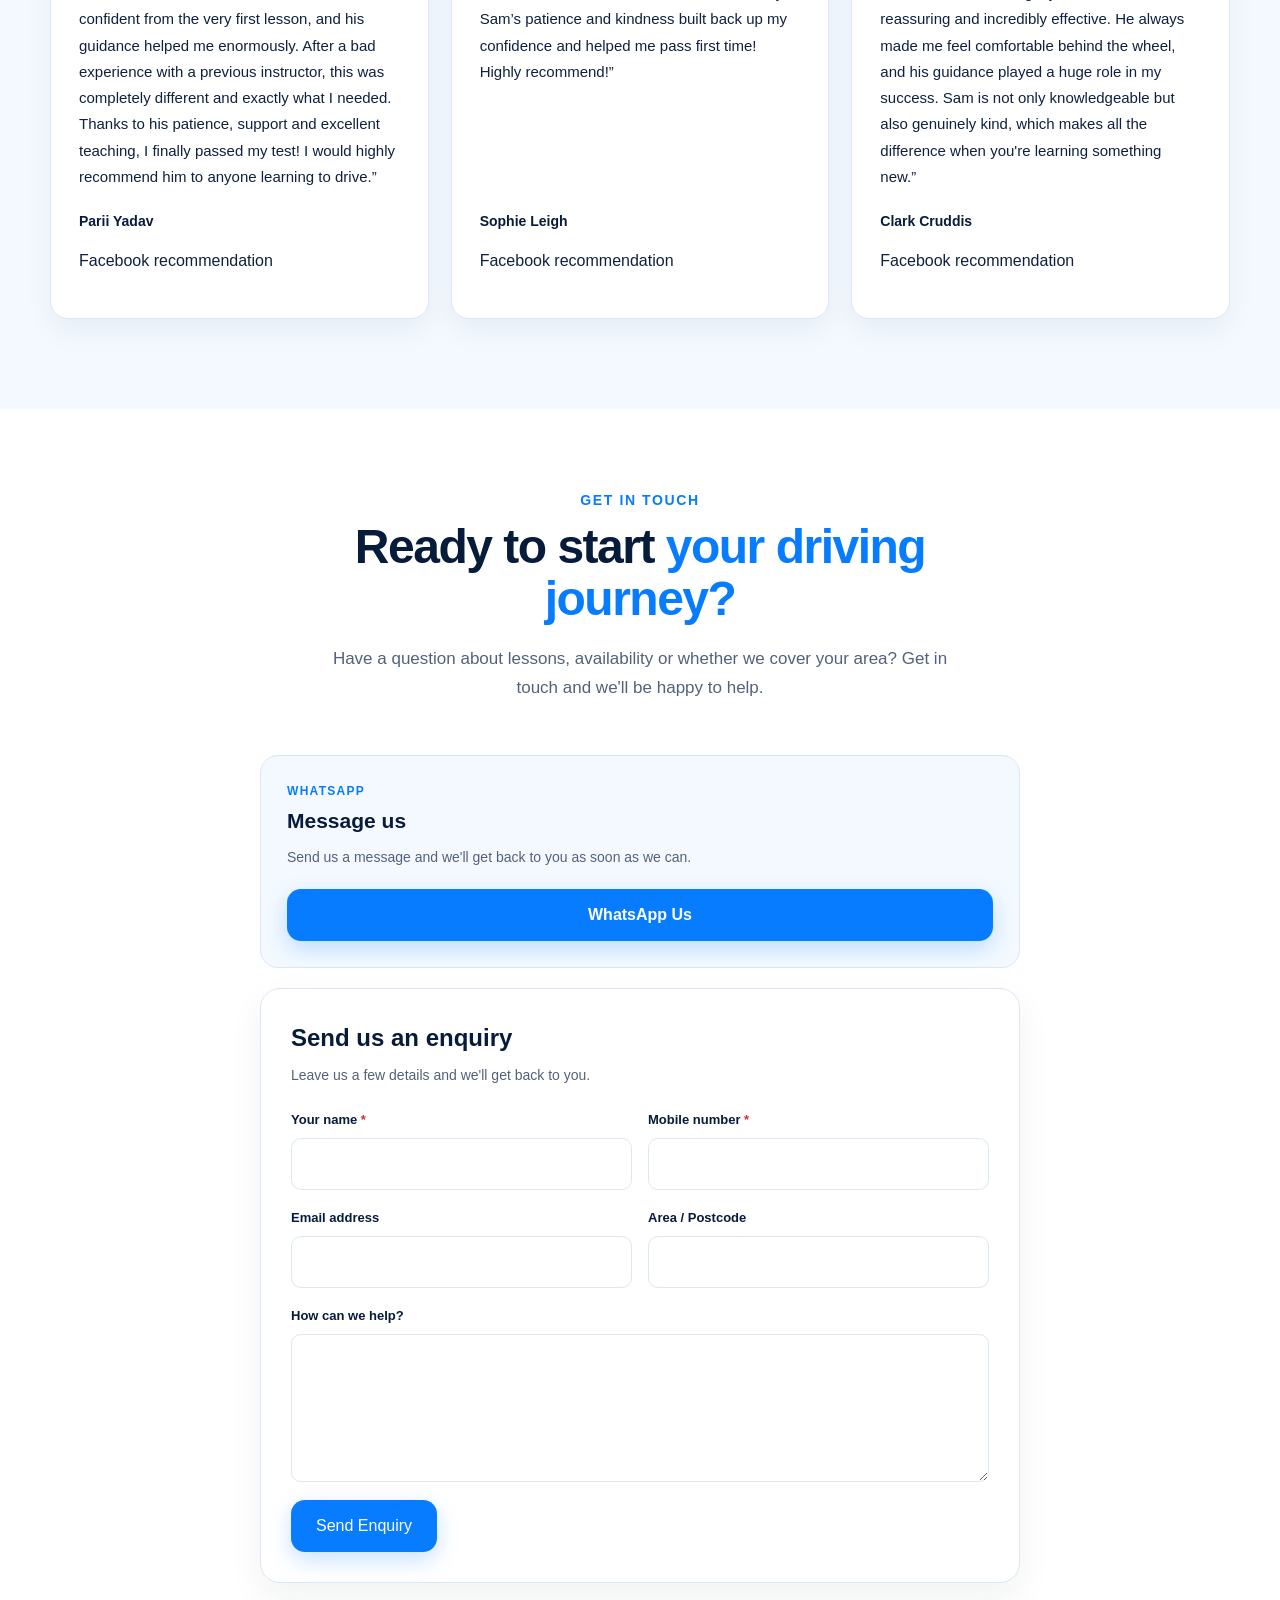
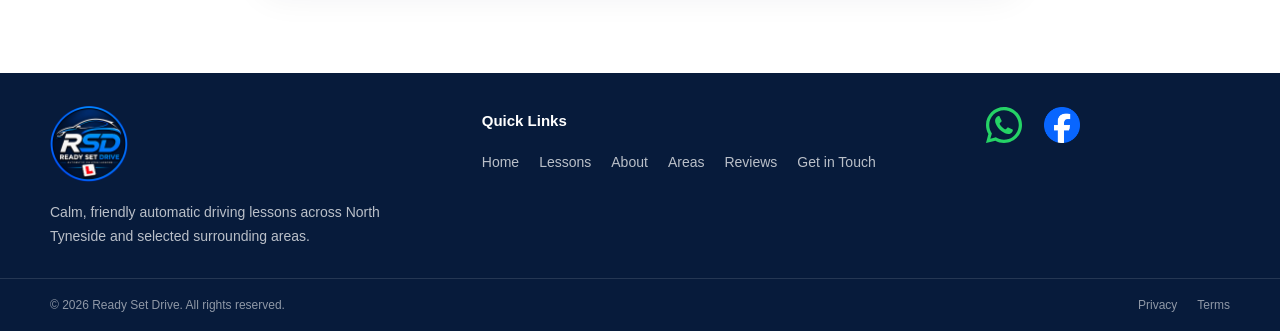
==== commit 2ff403f8: "seo: improve homepage H1 for automatic driving lessons" ====
--- a/index.html
+++ b/index.html
@@ -4,13 +4,12 @@
   <meta charset="UTF-8">
   <meta name="viewport" content="width=device-width, initial-scale=1.0">
 
-  <title>Ready Set Drive | Automatic Driving Lessons</title>
+  <title>Automatic Driving Lessons North Tyneside | Ready Set Drive</title>
 
   <meta
     name="description"
-    content="Calm, friendly and professional automatic driving lessons across North Tyneside and Newcastle."
+    content="Friendly, professional automatic driving lessons in North Tyneside, Whitley Bay, North Shields and surrounding areas. Beginners and nervous learners welcome."
   >
-
   <link rel="stylesheet" href="css/style.css">
 </head>
 
@@ -70,8 +69,8 @@
             </p>
 
             <h1>
-                Ready to start
-                <span>driving?</span>
+                Automatic Driving Lessons
+                <span>in North Tyneside</span>
             </h1>
 
             <p class="hero-intro">
@@ -656,4 +655,4 @@
   <script src="js/main.js"></script>
 
 </body>
-</html>+</html>
